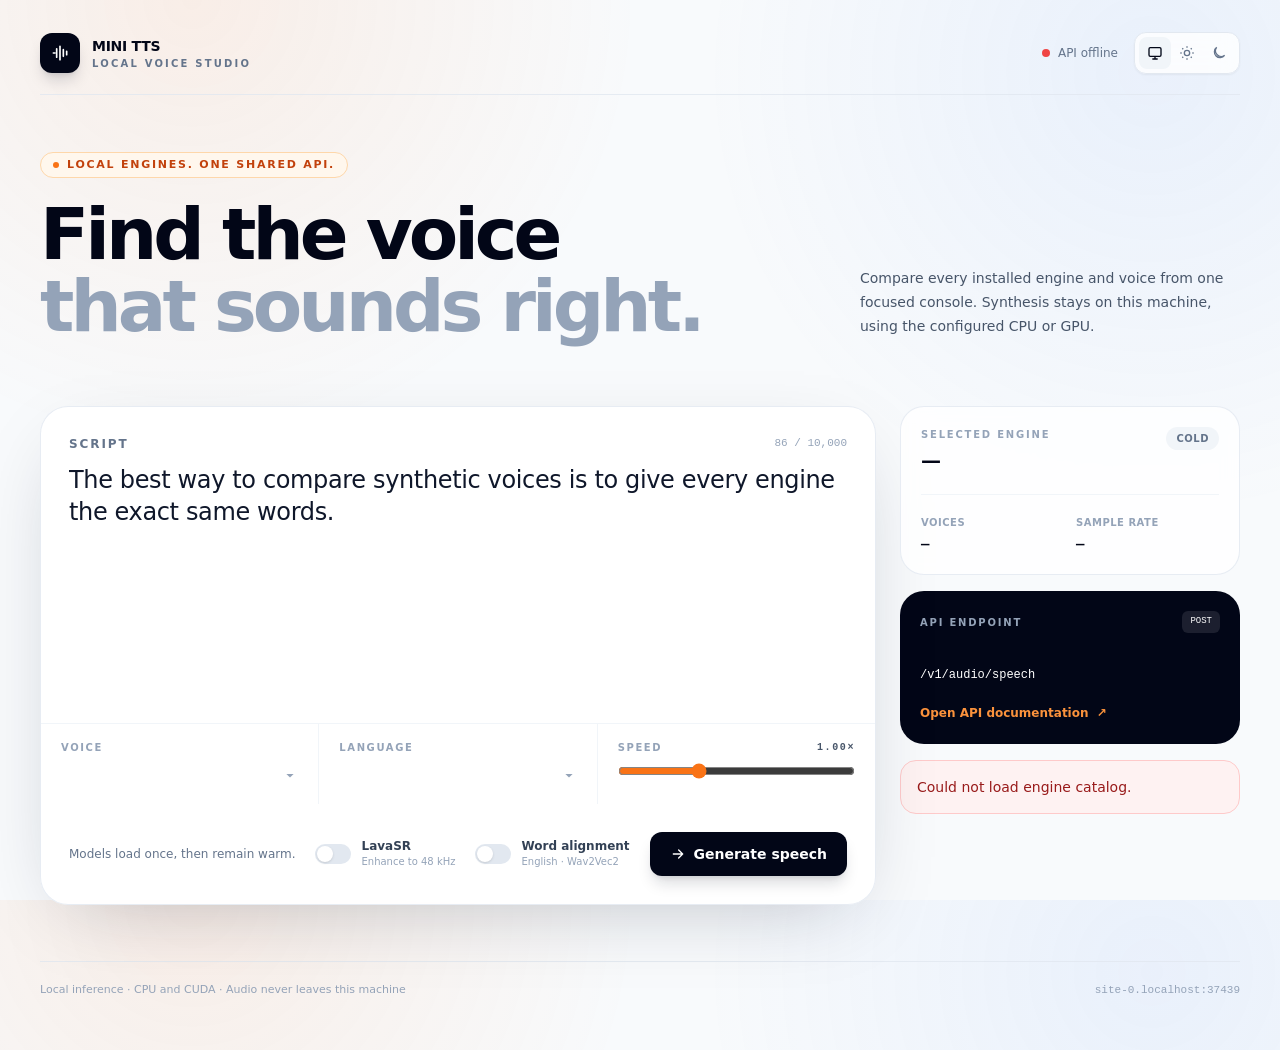
==== static/index.html @ ea37a573 "Add isolated Breeze TTS CUDA runtime and voice design" ====
<!doctype html>
<html lang="en" class="h-full antialiased">
<head>
  <meta charset="utf-8">
  <meta name="viewport" content="width=device-width, initial-scale=1">
  <meta name="color-scheme" content="light dark">
  <title>Mini TTS Studio</title>
  <link rel="stylesheet" href="/static/tailwind.css">
  <style>
    :root { --wave-idle: #cbd5e1; --wave-active: #f97316; }
    .dark { --wave-idle: #334155; --wave-active: #fb923c; }
    body { background-image: radial-gradient(circle at 15% 0%, rgb(249 115 22 / .09), transparent 28rem), radial-gradient(circle at 90% 8%, rgb(59 130 246 / .08), transparent 28rem); }
    .dark body { background-image: radial-gradient(circle at 15% 0%, rgb(249 115 22 / .10), transparent 28rem), radial-gradient(circle at 90% 8%, rgb(59 130 246 / .10), transparent 28rem); }
    select { background-image: none; color-scheme: light; color: #0f172a; }
    select option { background: #fff; color: #0f172a; }
    select optgroup { background: #fff; color: #c2410c; font-weight: 700; }
    select option:checked { background: #fff7ed; color: #c2410c; }
    .dark select { color-scheme: dark; color: #f1f5f9; }
    .dark select option { background: #0f172a; color: #f1f5f9; }
    .dark select optgroup { background: #0f172a; color: #fb923c; }
    .dark select option:checked { background: #1e293b; color: #fb923c; }
    canvas { touch-action: none; }
  </style>
  <script>
    (() => {
      const saved = localStorage.getItem('mini-tts-theme') || 'system';
      const dark = saved === 'dark' || (saved === 'system' && matchMedia('(prefers-color-scheme: dark)').matches);
      document.documentElement.classList.toggle('dark', dark);
      document.documentElement.dataset.theme = saved;
    })();
  </script>
</head>
<body class="min-h-full bg-slate-50 text-slate-950 transition-colors duration-300 dark:bg-[#090d14] dark:text-slate-100">
  <div class="mx-auto flex min-h-screen max-w-[1480px] flex-col px-4 py-5 sm:px-6 lg:px-10 lg:py-8">
    <header class="flex items-center justify-between gap-4 border-b border-slate-200/80 pb-5 dark:border-slate-800">
      <a href="/" class="group flex items-center gap-3" aria-label="Mini TTS home">
        <span class="grid size-10 place-items-center rounded-xl bg-slate-950 text-white shadow-lg shadow-slate-900/15 transition-transform group-hover:-rotate-3 dark:bg-white dark:text-slate-950">
          <svg viewBox="0 0 24 24" class="size-5" fill="none" stroke="currentColor" stroke-width="2" aria-hidden="true"><path d="M4 12h2m2-5v10m4-13v16m4-12v8m4-6v4" stroke-linecap="round"/></svg>
        </span>
        <div>
          <p class="text-sm font-black tracking-[-0.02em]">MINI TTS</p>
          <p class="text-[10px] font-semibold uppercase tracking-[0.22em] text-slate-500 dark:text-slate-400">Local voice studio</p>
        </div>
      </a>

      <div class="flex items-center gap-2 sm:gap-4">
        <div class="hidden items-center gap-2 text-xs font-medium text-slate-500 sm:flex dark:text-slate-400">
          <span id="health-dot" class="size-2 rounded-full bg-slate-300 dark:bg-slate-700"></span>
          <span id="health-label">Connecting</span>
        </div>
        <div class="flex rounded-xl border border-slate-200 bg-white/80 p-1 shadow-sm backdrop-blur dark:border-slate-700 dark:bg-slate-900/80" aria-label="Color theme">
          <button type="button" data-theme-choice="system" class="theme-button rounded-lg p-2 text-slate-500 transition hover:text-slate-950 dark:text-slate-400 dark:hover:text-white" title="Use system theme" aria-label="Use system theme">
            <svg viewBox="0 0 24 24" class="size-4" fill="none" stroke="currentColor" stroke-width="2"><rect x="3" y="4" width="18" height="13" rx="2"/><path d="M8 21h8m-4-4v4"/></svg>
          </button>
          <button type="button" data-theme-choice="light" class="theme-button rounded-lg p-2 text-slate-500 transition hover:text-slate-950 dark:text-slate-400 dark:hover:text-white" title="Light theme" aria-label="Use light theme">
            <svg viewBox="0 0 24 24" class="size-4" fill="none" stroke="currentColor" stroke-width="2"><circle cx="12" cy="12" r="4"/><path d="M12 2v2m0 16v2M4.93 4.93l1.42 1.42m11.3 11.3 1.42 1.42M2 12h2m16 0h2M4.93 19.07l1.42-1.42m11.3-11.3 1.42-1.42"/></svg>
          </button>
          <button type="button" data-theme-choice="dark" class="theme-button rounded-lg p-2 text-slate-500 transition hover:text-slate-950 dark:text-slate-400 dark:hover:text-white" title="Dark theme" aria-label="Use dark theme">
            <svg viewBox="0 0 24 24" class="size-4" fill="none" stroke="currentColor" stroke-width="2"><path d="M20.4 15.5A8.5 8.5 0 0 1 8.5 3.6 8.5 8.5 0 1 0 20.4 15.5Z"/></svg>
          </button>
        </div>
      </div>
    </header>

    <main class="flex-1 py-10 lg:py-14">
      <section class="mb-10 grid gap-8 lg:grid-cols-[minmax(0,1fr)_380px] lg:items-end">
        <div>
          <div class="mb-5 inline-flex items-center gap-2 rounded-full border border-orange-200 bg-orange-50 px-3 py-1 text-[11px] font-bold uppercase tracking-[0.16em] text-orange-700 dark:border-orange-900/70 dark:bg-orange-950/40 dark:text-orange-300">
            <span class="size-1.5 rounded-full bg-orange-500"></span>
            Local engines. One shared API.
          </div>
          <h1 class="max-w-4xl text-4xl font-black leading-[0.98] tracking-[-0.055em] sm:text-6xl lg:text-7xl">Find the voice<br><span class="text-slate-400 dark:text-slate-600">that sounds right.</span></h1>
        </div>
        <p class="max-w-md text-sm leading-6 text-slate-600 lg:pb-1 dark:text-slate-400">Compare every installed engine and voice from one focused console. Synthesis stays on this machine, using the configured CPU or GPU.</p>
      </section>

      <section id="engine-grid" class="mb-6 grid grid-cols-2 gap-2.5 sm:grid-cols-3 lg:grid-cols-6" aria-label="TTS engines"></section>

      <div class="grid gap-6 lg:grid-cols-[minmax(0,1fr)_340px]">
        <section class="overflow-hidden rounded-[28px] border border-slate-200/80 bg-white/90 shadow-soft backdrop-blur dark:border-slate-800 dark:bg-slate-900/85">
          <form id="speech-form">
            <div class="border-b border-slate-100 p-5 sm:p-7 dark:border-slate-800">
              <div class="mb-3 flex items-center justify-between gap-4">
                <label for="speech-text" class="text-xs font-bold uppercase tracking-[0.16em] text-slate-500 dark:text-slate-400">Script</label>
                <span id="char-count" class="font-mono text-[11px] text-slate-400">0 / 10,000</span>
              </div>
              <textarea id="speech-text" rows="7" maxlength="10000" required class="w-full resize-none bg-transparent text-xl font-medium leading-relaxed tracking-[-0.015em] text-slate-900 outline-none placeholder:text-slate-300 sm:text-2xl dark:text-white dark:placeholder:text-slate-700" placeholder="Type something worth hearing…">The best way to compare synthetic voices is to give every engine the exact same words.</textarea>
            </div>

            <div class="grid gap-px bg-slate-100 sm:grid-cols-3 dark:bg-slate-800">
              <label id="voice-label" for="voice-select" class="relative block bg-white px-5 py-4 transition-colors hover:bg-slate-50 focus-within:z-10 focus-within:bg-orange-50 focus-within:ring-2 focus-within:ring-inset focus-within:ring-orange-500 dark:bg-slate-900 dark:hover:bg-slate-800 dark:focus-within:bg-slate-800">
                <span class="mb-1.5 flex items-center gap-2 text-[10px] font-bold uppercase tracking-[0.16em] text-slate-400">
                  <span>Voice</span>
                  <span id="narration-badge" class="hidden rounded-full bg-orange-100 px-2 py-0.5 text-[8px] tracking-[0.12em] text-orange-700 dark:bg-orange-950/60 dark:text-orange-300">Narration pick</span>
                </span>
                <select id="voice-select" class="w-full appearance-none bg-transparent pr-6 text-sm font-semibold outline-none"></select>
                <input id="voice-description" hidden maxlength="1000" aria-label="Voice description" placeholder="Describe a voice (optional)" class="w-full bg-transparent text-sm font-semibold outline-none">
                <svg id="voice-chevron" viewBox="0 0 20 20" class="pointer-events-none absolute bottom-5 right-5 size-4 text-slate-400" fill="currentColor"><path d="m5.5 7.5 4.5 4.5 4.5-4.5"/></svg>
              </label>
              <label class="relative block bg-white px-5 py-4 transition-colors hover:bg-slate-50 focus-within:z-10 focus-within:bg-orange-50 focus-within:ring-2 focus-within:ring-inset focus-within:ring-orange-500 dark:bg-slate-900 dark:hover:bg-slate-800 dark:focus-within:bg-slate-800">
                <span class="mb-1.5 block text-[10px] font-bold uppercase tracking-[0.16em] text-slate-400">Language</span>
                <select id="language-select" class="w-full appearance-none bg-transparent pr-6 text-sm font-semibold outline-none"></select>
                <svg viewBox="0 0 20 20" class="pointer-events-none absolute bottom-5 right-5 size-4 text-slate-400" fill="currentColor"><path d="m5.5 7.5 4.5 4.5 4.5-4.5"/></svg>
              </label>
              <label class="block bg-white px-5 py-4 dark:bg-slate-900">
                <span class="mb-1.5 flex items-center justify-between text-[10px] font-bold uppercase tracking-[0.16em] text-slate-400"><span>Speed</span><span id="speed-value" class="font-mono text-slate-600 dark:text-slate-300">1.00×</span></span>
                <input id="speed-input" type="range" min="0.5" max="2" step="0.05" value="1" class="h-5 w-full accent-orange-500">
              </label>
            </div>

            <div class="flex flex-col gap-4 p-5 sm:flex-row sm:items-center sm:justify-between sm:p-7">
              <div class="flex flex-col gap-3 sm:flex-row sm:items-center sm:gap-5">
                <p id="form-note" class="text-xs text-slate-500 dark:text-slate-400">Models load once, then remain warm.</p>
                <label class="inline-flex cursor-pointer items-center gap-2.5" title="Post-process generated speech with LavaSR">
                  <input id="lava-sr-input" type="checkbox" class="peer sr-only">
                  <span class="relative h-5 w-9 shrink-0 rounded-full bg-slate-200 transition after:absolute after:left-0.5 after:top-0.5 after:size-4 after:rounded-full after:bg-white after:shadow after:transition-transform peer-checked:bg-orange-500 peer-checked:after:translate-x-4 peer-focus-visible:ring-2 peer-focus-visible:ring-orange-500 peer-focus-visible:ring-offset-2 dark:bg-slate-700 dark:peer-focus-visible:ring-offset-slate-900"></span>
                  <span>
                    <span class="block text-xs font-bold text-slate-700 dark:text-slate-200">LavaSR</span>
                    <span class="block text-[10px] text-slate-400">Enhance to 48 kHz</span>
                  </span>
                </label>
                <label id="force-align-label" class="inline-flex cursor-pointer items-center gap-2.5" title="Generate English word timestamps with Wav2Vec2">
                  <input id="force-align-input" type="checkbox" class="peer sr-only">
                  <span class="relative h-5 w-9 shrink-0 rounded-full bg-slate-200 transition after:absolute after:left-0.5 after:top-0.5 after:size-4 after:rounded-full after:bg-white after:shadow after:transition-transform peer-checked:bg-orange-500 peer-checked:after:translate-x-4 peer-focus-visible:ring-2 peer-focus-visible:ring-orange-500 peer-focus-visible:ring-offset-2 peer-disabled:cursor-not-allowed peer-disabled:opacity-40 dark:bg-slate-700 dark:peer-focus-visible:ring-offset-slate-900"></span>
                  <span>
                    <span class="block text-xs font-bold text-slate-700 dark:text-slate-200">Word alignment</span>
                    <span class="block text-[10px] text-slate-400">English · Wav2Vec2</span>
                  </span>
                </label>
              </div>
              <button id="generate-button" type="submit" class="inline-flex min-w-44 items-center justify-center gap-2 rounded-xl bg-slate-950 px-5 py-3 text-sm font-bold text-white shadow-lg shadow-slate-900/15 transition hover:-translate-y-0.5 hover:bg-orange-600 disabled:cursor-wait disabled:opacity-60 disabled:hover:translate-y-0 dark:bg-white dark:text-slate-950 dark:hover:bg-orange-400">
                <svg id="generate-icon" viewBox="0 0 24 24" class="size-4" fill="none" stroke="currentColor" stroke-width="2"><path d="M5 12h14M13 6l6 6-6 6" stroke-linecap="round" stroke-linejoin="round"/></svg>
                <span id="generate-label">Generate speech</span>
              </button>
            </div>
          </form>

          <div id="result-panel" class="hidden border-t border-slate-200 bg-slate-50/80 p-5 sm:p-7 dark:border-slate-800 dark:bg-slate-950/45">
            <div class="mb-5 flex items-center justify-between gap-4">
              <div>
                <p class="text-[10px] font-bold uppercase tracking-[0.18em] text-orange-600 dark:text-orange-400">Latest render</p>
                <h2 id="result-title" class="mt-1 text-base font-bold">Kokoro · af_heart</h2>
                <p id="result-enhancement" class="mt-1 hidden text-[10px] font-bold uppercase tracking-[0.14em] text-emerald-600 dark:text-emerald-400">LavaSR enhanced · 48 kHz</p>
                <p id="result-alignment" class="mt-1 hidden text-[10px] font-bold uppercase tracking-[0.14em] text-sky-600 dark:text-sky-400">Word-aligned · English</p>
                <p id="result-timings" class="mt-2 font-mono text-[11px] text-slate-500 dark:text-slate-400" aria-live="polite"></p>
              </div>
              <a id="download-link" download="speech.wav" class="rounded-lg border border-slate-200 bg-white p-2.5 text-slate-500 transition hover:border-slate-300 hover:text-slate-950 dark:border-slate-700 dark:bg-slate-900 dark:text-slate-400 dark:hover:text-white" aria-label="Download audio" title="Download WAV">
                <svg viewBox="0 0 24 24" class="size-4" fill="none" stroke="currentColor" stroke-width="2"><path d="M12 3v12m0 0 4-4m-4 4-4-4M5 21h14" stroke-linecap="round" stroke-linejoin="round"/></svg>
              </a>
            </div>
            <div class="flex items-center gap-4 rounded-2xl border border-slate-200 bg-white p-3 sm:p-4 dark:border-slate-800 dark:bg-slate-900">
              <button id="play-button" type="button" class="grid size-11 shrink-0 place-items-center rounded-full bg-orange-500 text-white shadow-lg shadow-orange-500/20 transition hover:scale-105 hover:bg-orange-600" aria-label="Play audio">
                <svg id="play-icon" viewBox="0 0 24 24" class="size-5 translate-x-px" fill="currentColor"><path d="m8 5 11 7-11 7V5Z"/></svg>
              </button>
              <div class="min-w-0 flex-1">
                <canvas id="waveform" class="h-20 w-full cursor-pointer" height="80" aria-label="Audio waveform; click to seek" role="slider" tabindex="0"></canvas>
                <div class="mt-1 flex justify-between font-mono text-[10px] text-slate-400"><span id="current-time">0:00</span><span id="total-time">0:00</span></div>
              </div>
            </div>
            <section id="alignment-panel" class="mt-4 hidden rounded-2xl border border-slate-200 bg-white p-4 dark:border-slate-800 dark:bg-slate-900">
              <div class="mb-3 flex items-center justify-between gap-3">
                <h3 class="text-xs font-bold uppercase tracking-[0.14em] text-slate-500 dark:text-slate-400">Word timestamps</h3>
                <span class="text-[10px] text-slate-400">Select a word to seek</span>
              </div>
              <div id="alignment-words" class="flex flex-wrap gap-2"></div>
            </section>
            <audio id="audio-player" preload="metadata"></audio>
          </div>
        </section>

        <aside class="flex flex-col gap-4">
          <section class="rounded-[24px] border border-slate-200/80 bg-white/80 p-5 backdrop-blur dark:border-slate-800 dark:bg-slate-900/70">
            <div class="mb-4 flex items-start justify-between gap-3">
              <div>
                <p class="text-[10px] font-bold uppercase tracking-[0.18em] text-slate-400">Selected engine</p>
                <h2 id="engine-name" class="mt-1 text-xl font-black tracking-[-0.03em]">—</h2>
              </div>
              <span id="loaded-badge" class="rounded-full bg-slate-100 px-2.5 py-1 text-[10px] font-bold uppercase tracking-wider text-slate-500 dark:bg-slate-800 dark:text-slate-400">Cold</span>
            </div>
            <p id="engine-summary" class="text-sm leading-6 text-slate-600 dark:text-slate-400"></p>
            <dl class="mt-5 grid grid-cols-2 gap-3 border-t border-slate-100 pt-5 dark:border-slate-800">
              <div><dt class="text-[10px] font-bold uppercase tracking-wider text-slate-400">Voices</dt><dd id="voice-count" class="mt-1 font-mono text-sm font-bold">—</dd></div>
              <div><dt class="text-[10px] font-bold uppercase tracking-wider text-slate-400">Sample rate</dt><dd id="sample-rate" class="mt-1 font-mono text-sm font-bold">—</dd></div>
            </dl>
          </section>

          <section class="rounded-[24px] bg-slate-950 p-5 text-white dark:bg-white dark:text-slate-950">
            <div class="mb-8 flex items-center justify-between">
              <span class="text-[10px] font-bold uppercase tracking-[0.18em] text-slate-400">API endpoint</span>
              <span class="rounded-md bg-white/10 px-2 py-1 font-mono text-[9px] dark:bg-slate-950/10">POST</span>
            </div>
            <code class="block break-all font-mono text-xs leading-5">/v1/audio/speech</code>
            <a href="/docs" class="mt-5 inline-flex items-center gap-2 text-xs font-bold text-orange-400 transition hover:text-orange-300 dark:text-orange-600 dark:hover:text-orange-500">Open API documentation <span aria-hidden="true">↗</span></a>
          </section>

          <div id="error-panel" class="hidden rounded-2xl border border-red-200 bg-red-50 p-4 text-sm text-red-800 dark:border-red-900/70 dark:bg-red-950/30 dark:text-red-300" role="alert"></div>
        </aside>
      </div>
    </main>

    <footer class="flex flex-col gap-2 border-t border-slate-200/80 py-5 text-[11px] text-slate-400 sm:flex-row sm:items-center sm:justify-between dark:border-slate-800">
      <p>Local inference · CPU and CUDA · Audio never leaves this machine</p>
      <p id="server-address" class="font-mono"></p>
    </footer>
  </div>

  <script src="/static/app.js"></script>
</body>
</html>
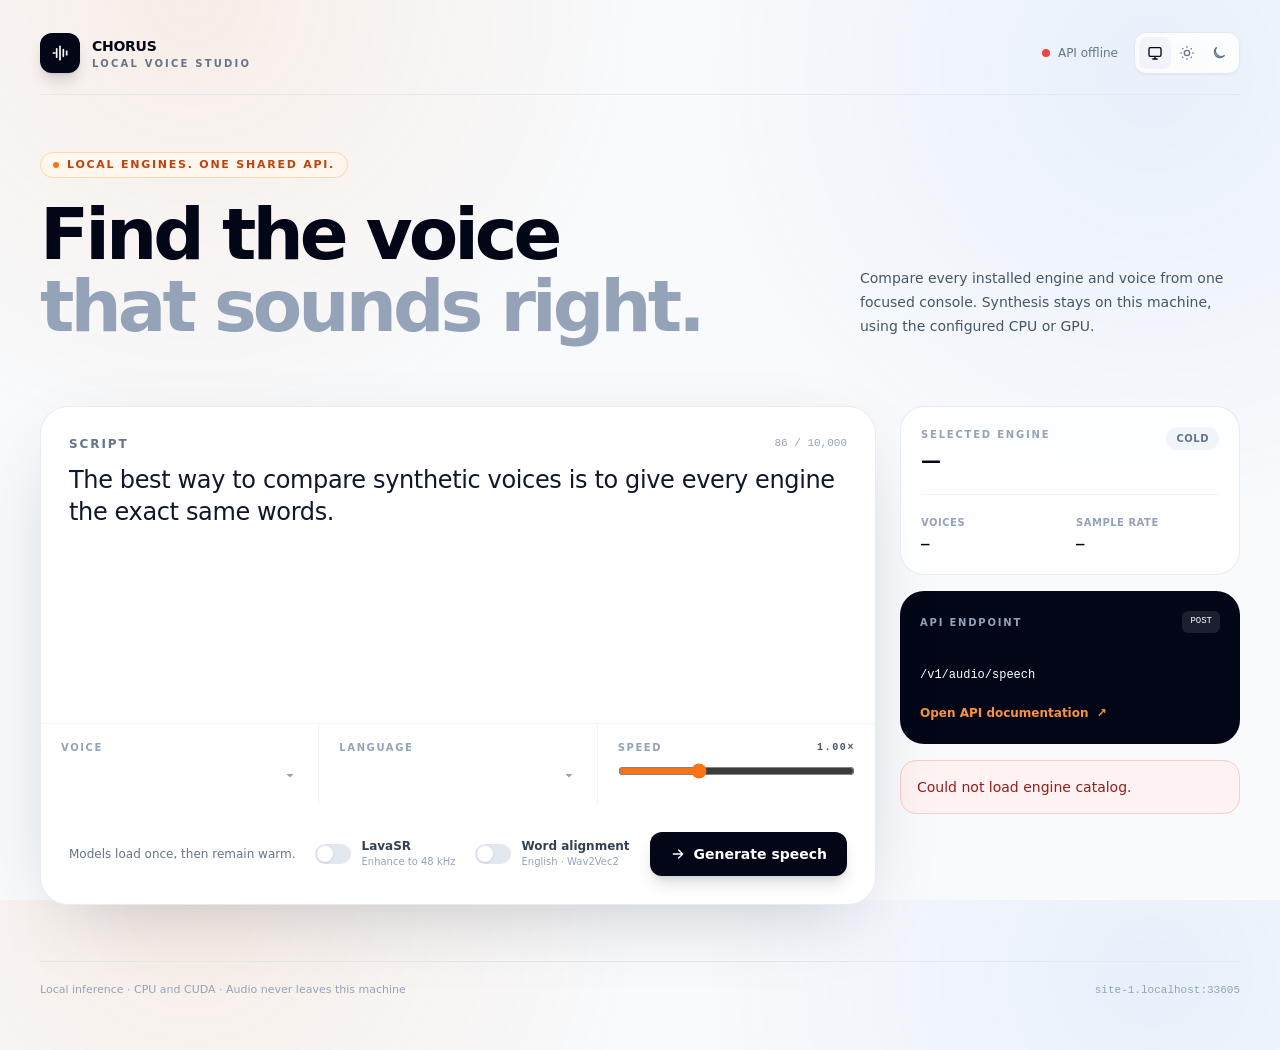
==== commit d3f12256: "Rename project to Chorus" ====
--- a/static/index.html
+++ b/static/index.html
@@ -4,7 +4,7 @@
   <meta charset="utf-8">
   <meta name="viewport" content="width=device-width, initial-scale=1">
   <meta name="color-scheme" content="light dark">
-  <title>Mini TTS Studio</title>
+  <title>Chorus Studio</title>
   <link rel="stylesheet" href="/static/tailwind.css">
   <style>
     :root { --wave-idle: #cbd5e1; --wave-active: #f97316; }
@@ -23,7 +23,7 @@
   </style>
   <script>
     (() => {
-      const saved = localStorage.getItem('mini-tts-theme') || 'system';
+      const saved = localStorage.getItem('chorus-theme') || 'system';
       const dark = saved === 'dark' || (saved === 'system' && matchMedia('(prefers-color-scheme: dark)').matches);
       document.documentElement.classList.toggle('dark', dark);
       document.documentElement.dataset.theme = saved;
@@ -33,12 +33,12 @@
 <body class="min-h-full bg-slate-50 text-slate-950 transition-colors duration-300 dark:bg-[#090d14] dark:text-slate-100">
   <div class="mx-auto flex min-h-screen max-w-[1480px] flex-col px-4 py-5 sm:px-6 lg:px-10 lg:py-8">
     <header class="flex items-center justify-between gap-4 border-b border-slate-200/80 pb-5 dark:border-slate-800">
-      <a href="/" class="group flex items-center gap-3" aria-label="Mini TTS home">
+      <a href="/" class="group flex items-center gap-3" aria-label="Chorus home">
         <span class="grid size-10 place-items-center rounded-xl bg-slate-950 text-white shadow-lg shadow-slate-900/15 transition-transform group-hover:-rotate-3 dark:bg-white dark:text-slate-950">
           <svg viewBox="0 0 24 24" class="size-5" fill="none" stroke="currentColor" stroke-width="2" aria-hidden="true"><path d="M4 12h2m2-5v10m4-13v16m4-12v8m4-6v4" stroke-linecap="round"/></svg>
         </span>
         <div>
-          <p class="text-sm font-black tracking-[-0.02em]">MINI TTS</p>
+          <p class="text-sm font-black tracking-[-0.02em]">CHORUS</p>
           <p class="text-[10px] font-semibold uppercase tracking-[0.22em] text-slate-500 dark:text-slate-400">Local voice studio</p>
         </div>
       </a>
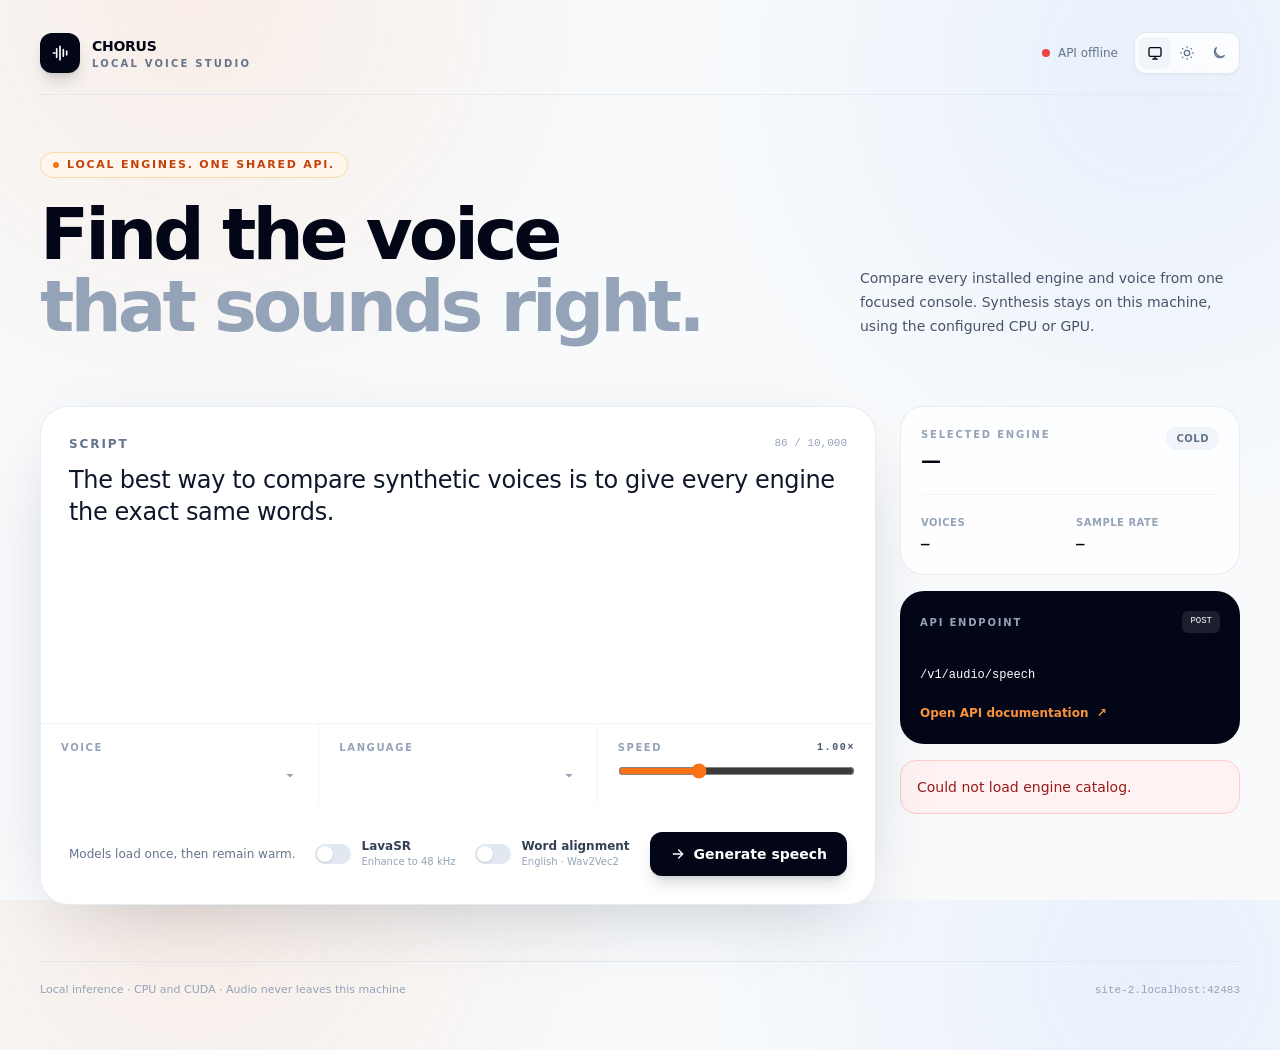
==== commit 55b1342a: "Add local Fish Audio S2-Pro speech synthesis" ====
--- a/static/index.html
+++ b/static/index.html
@@ -90,7 +90,7 @@
             <div class="grid gap-px bg-slate-100 sm:grid-cols-3 dark:bg-slate-800">
               <label id="voice-label" for="voice-select" class="relative block bg-white px-5 py-4 transition-colors hover:bg-slate-50 focus-within:z-10 focus-within:bg-orange-50 focus-within:ring-2 focus-within:ring-inset focus-within:ring-orange-500 dark:bg-slate-900 dark:hover:bg-slate-800 dark:focus-within:bg-slate-800">
                 <span class="mb-1.5 flex items-center gap-2 text-[10px] font-bold uppercase tracking-[0.16em] text-slate-400">
-                  <span>Voice</span>
+                  <span id="voice-title">Voice</span>
                   <span id="narration-badge" class="hidden rounded-full bg-orange-100 px-2 py-0.5 text-[8px] tracking-[0.12em] text-orange-700 dark:bg-orange-950/60 dark:text-orange-300">Narration pick</span>
                 </span>
                 <select id="voice-select" class="w-full appearance-none bg-transparent pr-6 text-sm font-semibold outline-none"></select>
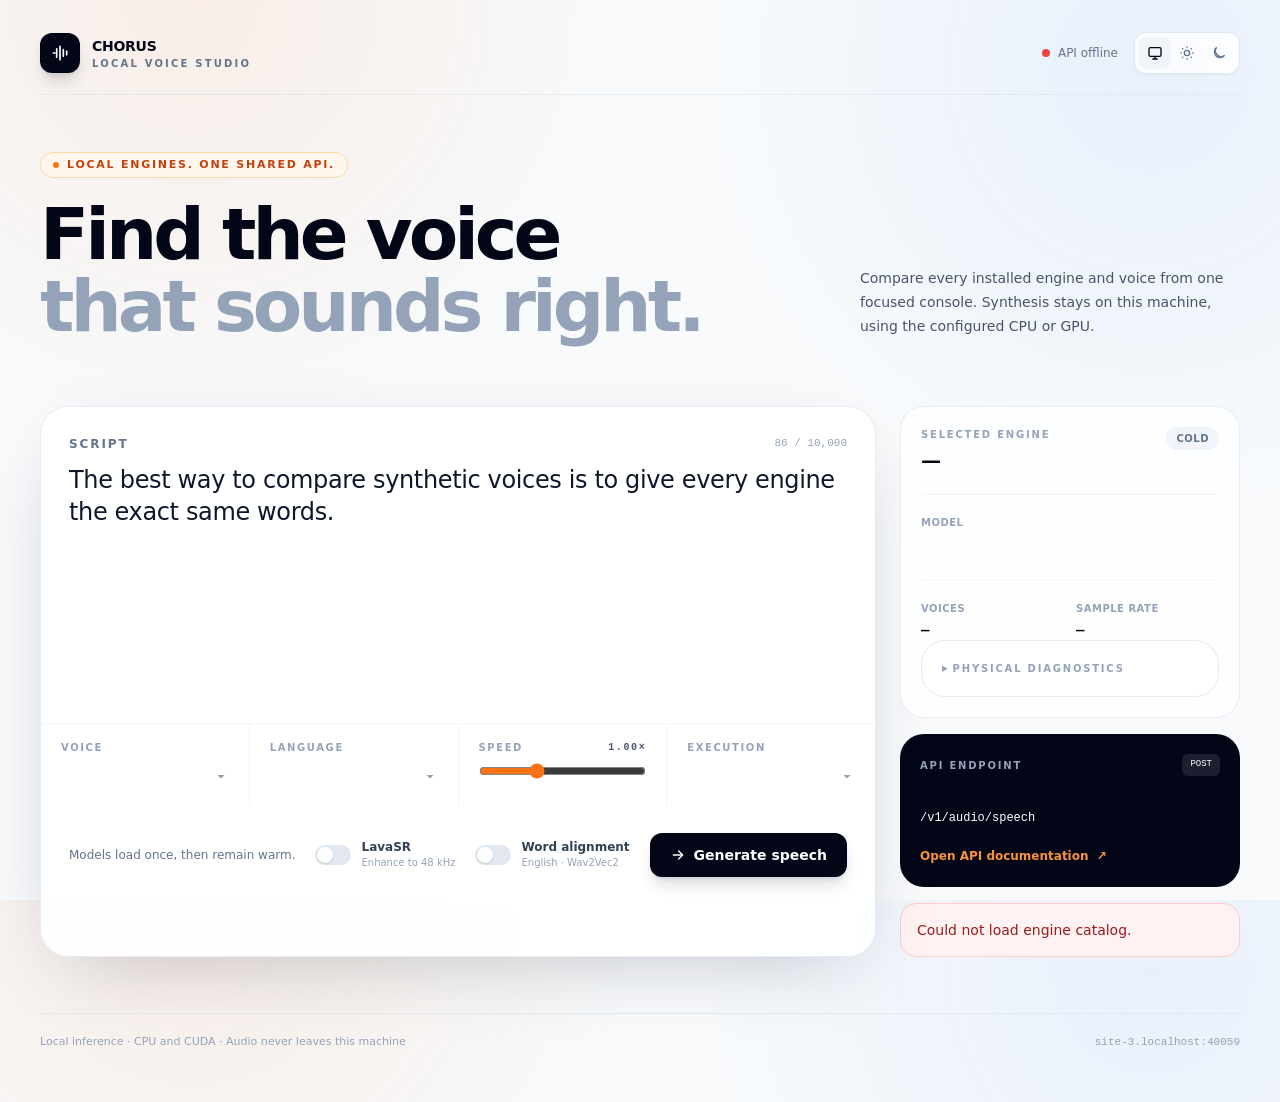
==== commit ee4e0e81: "Add model execution channels and bounded GPU scheduling" ====
--- a/static/index.html
+++ b/static/index.html
@@ -87,7 +87,7 @@
               <textarea id="speech-text" rows="7" maxlength="10000" required class="w-full resize-none bg-transparent text-xl font-medium leading-relaxed tracking-[-0.015em] text-slate-900 outline-none placeholder:text-slate-300 sm:text-2xl dark:text-white dark:placeholder:text-slate-700" placeholder="Type something worth hearing…">The best way to compare synthetic voices is to give every engine the exact same words.</textarea>
             </div>
 
-            <div class="grid gap-px bg-slate-100 sm:grid-cols-3 dark:bg-slate-800">
+            <div class="grid gap-px bg-slate-100 sm:grid-cols-4 dark:bg-slate-800">
               <label id="voice-label" for="voice-select" class="relative block bg-white px-5 py-4 transition-colors hover:bg-slate-50 focus-within:z-10 focus-within:bg-orange-50 focus-within:ring-2 focus-within:ring-inset focus-within:ring-orange-500 dark:bg-slate-900 dark:hover:bg-slate-800 dark:focus-within:bg-slate-800">
                 <span class="mb-1.5 flex items-center gap-2 text-[10px] font-bold uppercase tracking-[0.16em] text-slate-400">
                   <span id="voice-title">Voice</span>
@@ -105,6 +105,12 @@
               <label class="block bg-white px-5 py-4 dark:bg-slate-900">
                 <span class="mb-1.5 flex items-center justify-between text-[10px] font-bold uppercase tracking-[0.16em] text-slate-400"><span>Speed</span><span id="speed-value" class="font-mono text-slate-600 dark:text-slate-300">1.00×</span></span>
                 <input id="speed-input" type="range" min="0.5" max="2" step="0.05" value="1" class="h-5 w-full accent-orange-500">
+              </label>
+              <label class="relative block bg-white px-5 py-4 transition-colors hover:bg-slate-50 focus-within:z-10 focus-within:bg-orange-50 focus-within:ring-2 focus-within:ring-inset focus-within:ring-orange-500 dark:bg-slate-900 dark:hover:bg-slate-800 dark:focus-within:bg-slate-800">
+                <span class="mb-1.5 flex items-center justify-between text-[10px] font-bold uppercase tracking-[0.16em] text-slate-400"><span>Execution</span><span id="channel-default" class="font-mono text-orange-600 dark:text-orange-400"></span></span>
+                <select id="channel-select" class="w-full appearance-none bg-transparent pr-6 text-sm font-semibold outline-none"></select>
+                <p id="channel-status" class="mt-1 text-[10px] text-slate-400" aria-live="polite"></p>
+                <svg viewBox="0 0 20 20" class="pointer-events-none absolute bottom-5 right-5 size-4 text-slate-400" fill="currentColor"><path d="m5.5 7.5 4.5 4.5 4.5-4.5"/></svg>
               </label>
             </div>
 
@@ -177,11 +183,24 @@
               </div>
               <span id="loaded-badge" class="rounded-full bg-slate-100 px-2.5 py-1 text-[10px] font-bold uppercase tracking-wider text-slate-500 dark:bg-slate-800 dark:text-slate-400">Cold</span>
             </div>
+            <div id="model-field" class="mt-5 border-t border-slate-100 pt-5 dark:border-slate-800">
+              <label for="model-select" class="mb-1.5 block text-[10px] font-bold uppercase tracking-wider text-slate-400">Model</label>
+              <select id="model-select" class="w-full appearance-none bg-transparent text-sm font-semibold outline-none"></select>
+            </div>
             <p id="engine-summary" class="text-sm leading-6 text-slate-600 dark:text-slate-400"></p>
             <dl class="mt-5 grid grid-cols-2 gap-3 border-t border-slate-100 pt-5 dark:border-slate-800">
               <div><dt class="text-[10px] font-bold uppercase tracking-wider text-slate-400">Voices</dt><dd id="voice-count" class="mt-1 font-mono text-sm font-bold">—</dd></div>
               <div><dt class="text-[10px] font-bold uppercase tracking-wider text-slate-400">Sample rate</dt><dd id="sample-rate" class="mt-1 font-mono text-sm font-bold">—</dd></div>
             </dl>
+          <details class="rounded-[24px] border border-slate-200/80 bg-white/80 p-5 backdrop-blur dark:border-slate-800 dark:bg-slate-900/70">
+            <summary class="cursor-pointer text-[10px] font-bold uppercase tracking-[0.18em] text-slate-400">Physical diagnostics</summary>
+            <div class="mt-4 space-y-3 text-xs">
+              <div><dt class="text-[10px] font-bold uppercase tracking-wider text-slate-400">Devices</dt><dd id="diagnostic-devices" class="mt-1 font-mono text-slate-600 dark:text-slate-300">Loading…</dd></div>
+              <div><dt class="text-[10px] font-bold uppercase tracking-wider text-slate-400">Loaded models</dt><dd id="diagnostic-models" class="mt-1 text-slate-600 dark:text-slate-300">Loading…</dd></div>
+              <div><dt class="text-[10px] font-bold uppercase tracking-wider text-slate-400">VRAM</dt><dd id="diagnostic-vram" class="mt-1 font-mono text-slate-600 dark:text-slate-300">Loading…</dd></div>
+              <div><dt class="text-[10px] font-bold uppercase tracking-wider text-slate-400">Requests</dt><dd id="diagnostic-requests" class="mt-1 font-mono text-slate-600 dark:text-slate-300">Loading…</dd></div>
+            </div>
+          </details>
           </section>
 
           <section class="rounded-[24px] bg-slate-950 p-5 text-white dark:bg-white dark:text-slate-950">
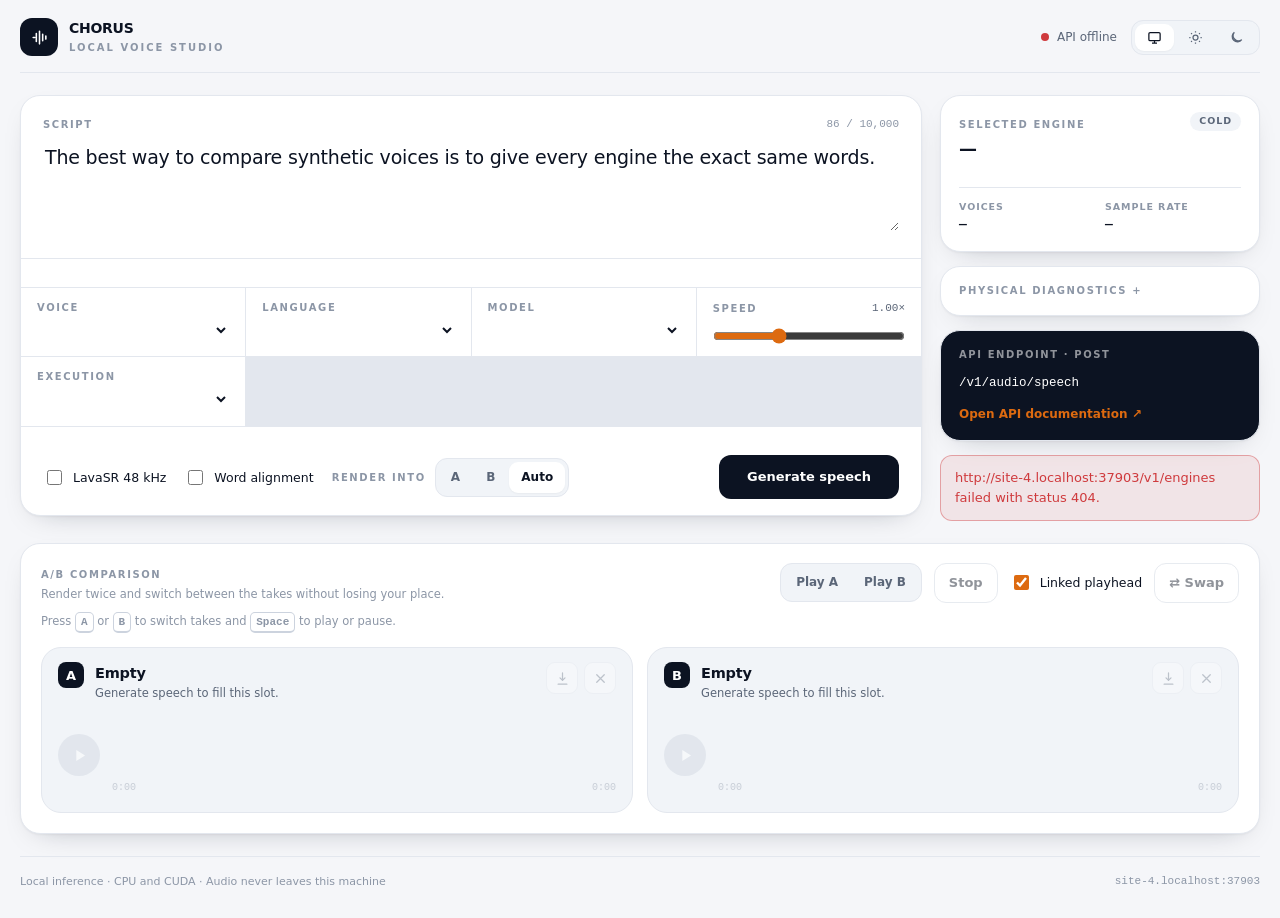
==== commit 0afc859b: "Compare two takes side by side and drop Tailwind The console could only show the newest render, so j" ====
--- a/static/index.html
+++ b/static/index.html
@@ -1,228 +1,214 @@
 <!doctype html>
-<html lang="en" class="h-full antialiased">
+<html lang="en">
 <head>
   <meta charset="utf-8">
   <meta name="viewport" content="width=device-width, initial-scale=1">
   <meta name="color-scheme" content="light dark">
   <title>Chorus Studio</title>
-  <link rel="stylesheet" href="/static/tailwind.css">
-  <style>
-    :root { --wave-idle: #cbd5e1; --wave-active: #f97316; }
-    .dark { --wave-idle: #334155; --wave-active: #fb923c; }
-    body { background-image: radial-gradient(circle at 15% 0%, rgb(249 115 22 / .09), transparent 28rem), radial-gradient(circle at 90% 8%, rgb(59 130 246 / .08), transparent 28rem); }
-    .dark body { background-image: radial-gradient(circle at 15% 0%, rgb(249 115 22 / .10), transparent 28rem), radial-gradient(circle at 90% 8%, rgb(59 130 246 / .10), transparent 28rem); }
-    select { background-image: none; color-scheme: light; color: #0f172a; }
-    select option { background: #fff; color: #0f172a; }
-    select optgroup { background: #fff; color: #c2410c; font-weight: 700; }
-    select option:checked { background: #fff7ed; color: #c2410c; }
-    .dark select { color-scheme: dark; color: #f1f5f9; }
-    .dark select option { background: #0f172a; color: #f1f5f9; }
-    .dark select optgroup { background: #0f172a; color: #fb923c; }
-    .dark select option:checked { background: #1e293b; color: #fb923c; }
-    canvas { touch-action: none; }
-  </style>
+  <link rel="stylesheet" href="/static/app.css">
   <script>
     (() => {
       const saved = localStorage.getItem('chorus-theme') || 'system';
+      document.documentElement.dataset.theme = saved;
       const dark = saved === 'dark' || (saved === 'system' && matchMedia('(prefers-color-scheme: dark)').matches);
       document.documentElement.classList.toggle('dark', dark);
-      document.documentElement.dataset.theme = saved;
     })();
   </script>
 </head>
-<body class="min-h-full bg-slate-50 text-slate-950 transition-colors duration-300 dark:bg-[#090d14] dark:text-slate-100">
-  <div class="mx-auto flex min-h-screen max-w-[1480px] flex-col px-4 py-5 sm:px-6 lg:px-10 lg:py-8">
-    <header class="flex items-center justify-between gap-4 border-b border-slate-200/80 pb-5 dark:border-slate-800">
-      <a href="/" class="group flex items-center gap-3" aria-label="Chorus home">
-        <span class="grid size-10 place-items-center rounded-xl bg-slate-950 text-white shadow-lg shadow-slate-900/15 transition-transform group-hover:-rotate-3 dark:bg-white dark:text-slate-950">
-          <svg viewBox="0 0 24 24" class="size-5" fill="none" stroke="currentColor" stroke-width="2" aria-hidden="true"><path d="M4 12h2m2-5v10m4-13v16m4-12v8m4-6v4" stroke-linecap="round"/></svg>
+<body>
+  <div class="shell">
+    <header class="masthead">
+      <a class="brand" href="/">
+        <span class="brand__mark">
+          <svg viewBox="0 0 24 24" width="19" height="19" fill="none" stroke="currentColor" stroke-width="2" stroke-linecap="round" aria-hidden="true"><path d="M4 12h2m2-5v10m4-13v16m4-12v8m4-6v4"/></svg>
         </span>
-        <div>
-          <p class="text-sm font-black tracking-[-0.02em]">CHORUS</p>
-          <p class="text-[10px] font-semibold uppercase tracking-[0.22em] text-slate-500 dark:text-slate-400">Local voice studio</p>
-        </div>
+        <span>
+          <span class="brand__name">CHORUS</span>
+          <span class="brand__tag">Local voice studio</span>
+        </span>
       </a>
-
-      <div class="flex items-center gap-2 sm:gap-4">
-        <div class="hidden items-center gap-2 text-xs font-medium text-slate-500 sm:flex dark:text-slate-400">
-          <span id="health-dot" class="size-2 rounded-full bg-slate-300 dark:bg-slate-700"></span>
-          <span id="health-label">Connecting</span>
-        </div>
-        <div class="flex rounded-xl border border-slate-200 bg-white/80 p-1 shadow-sm backdrop-blur dark:border-slate-700 dark:bg-slate-900/80" aria-label="Color theme">
-          <button type="button" data-theme-choice="system" class="theme-button rounded-lg p-2 text-slate-500 transition hover:text-slate-950 dark:text-slate-400 dark:hover:text-white" title="Use system theme" aria-label="Use system theme">
-            <svg viewBox="0 0 24 24" class="size-4" fill="none" stroke="currentColor" stroke-width="2"><rect x="3" y="4" width="18" height="13" rx="2"/><path d="M8 21h8m-4-4v4"/></svg>
-          </button>
-          <button type="button" data-theme-choice="light" class="theme-button rounded-lg p-2 text-slate-500 transition hover:text-slate-950 dark:text-slate-400 dark:hover:text-white" title="Light theme" aria-label="Use light theme">
-            <svg viewBox="0 0 24 24" class="size-4" fill="none" stroke="currentColor" stroke-width="2"><circle cx="12" cy="12" r="4"/><path d="M12 2v2m0 16v2M4.93 4.93l1.42 1.42m11.3 11.3 1.42 1.42M2 12h2m16 0h2M4.93 19.07l1.42-1.42m11.3-11.3 1.42-1.42"/></svg>
-          </button>
-          <button type="button" data-theme-choice="dark" class="theme-button rounded-lg p-2 text-slate-500 transition hover:text-slate-950 dark:text-slate-400 dark:hover:text-white" title="Dark theme" aria-label="Use dark theme">
-            <svg viewBox="0 0 24 24" class="size-4" fill="none" stroke="currentColor" stroke-width="2"><path d="M20.4 15.5A8.5 8.5 0 0 1 8.5 3.6 8.5 8.5 0 1 0 20.4 15.5Z"/></svg>
+      <div class="masthead__right">
+        <p class="status"><span id="health-dot" class="dot"></span><span id="health-label">Connecting</span></p>
+        <div class="seg" id="theme-switch" role="group" aria-label="Color theme">
+          <button type="button" data-theme-choice="system" title="Match the system theme" aria-label="Match the system theme">
+            <svg viewBox="0 0 24 24" width="15" height="15" fill="none" stroke="currentColor" stroke-width="2"><rect x="3" y="4" width="18" height="13" rx="2"/><path d="M8 21h8m-4-4v4"/></svg>
+          </button>
+          <button type="button" data-theme-choice="light" title="Light theme" aria-label="Use the light theme">
+            <svg viewBox="0 0 24 24" width="15" height="15" fill="none" stroke="currentColor" stroke-width="2"><circle cx="12" cy="12" r="4"/><path d="M12 2v2m0 16v2M4.93 4.93l1.42 1.42m11.3 11.3 1.42 1.42M2 12h2m16 0h2M4.93 19.07l1.42-1.42m11.3-11.3 1.42-1.42"/></svg>
+          </button>
+          <button type="button" data-theme-choice="dark" title="Dark theme" aria-label="Use the dark theme">
+            <svg viewBox="0 0 24 24" width="15" height="15" fill="none" stroke="currentColor" stroke-width="2"><path d="M20.4 15.5A8.5 8.5 0 0 1 8.5 3.6 8.5 8.5 0 1 0 20.4 15.5Z"/></svg>
           </button>
         </div>
       </div>
     </header>
 
-    <main class="flex-1 py-10 lg:py-14">
-      <section class="mb-10 grid gap-8 lg:grid-cols-[minmax(0,1fr)_380px] lg:items-end">
+    <main class="columns">
+      <form class="card" id="composer">
+        <div class="composer__script">
+          <header>
+            <label class="eyebrow" for="speech-text">Script</label>
+            <span class="counter" id="char-count">0 / 10,000</span>
+          </header>
+          <textarea id="speech-text" rows="3" maxlength="10000" required
+            placeholder="Type something worth hearing…">The best way to compare synthetic voices is to give every engine the exact same words.</textarea>
+        </div>
+
+        <div class="chips" id="engine-chips" role="group" aria-label="Engine"></div>
+
+        <div class="fields">
+          <label class="field" id="voice-field" for="voice-select">
+            <span class="field__head"><span class="eyebrow" id="voice-title">Voice</span></span>
+            <select id="voice-select"></select>
+            <input type="text" id="voice-description" maxlength="1000" hidden aria-label="Voice description">
+          </label>
+          <label class="field" for="language-select">
+            <span class="field__head"><span class="eyebrow">Language</span></span>
+            <select id="language-select"></select>
+          </label>
+          <label class="field" for="model-select">
+            <span class="field__head"><span class="eyebrow">Model</span></span>
+            <select id="model-select"></select>
+          </label>
+          <label class="field" for="speed-input">
+            <span class="field__head"><span class="eyebrow">Speed</span><span class="mono" id="speed-value">1.00×</span></span>
+            <input type="range" id="speed-input" min="0.5" max="2" step="0.05" value="1">
+          </label>
+          <label class="field" for="channel-select">
+            <span class="field__head"><span class="eyebrow">Execution</span><span class="mono" id="channel-default"></span></span>
+            <select id="channel-select"></select>
+            <span class="field__note" id="channel-status" aria-live="polite"></span>
+          </label>
+        </div>
+
+        <p id="form-note"></p>
+
+        <div class="composer__foot">
+          <div class="composer__opts">
+            <label class="check" title="Post-process generated speech with LavaSR">
+              <input type="checkbox" id="lava-sr-input"> LavaSR 48 kHz
+            </label>
+            <label class="check" title="Generate English word timestamps with Wav2Vec2">
+              <input type="checkbox" id="force-align-input"> Word alignment
+            </label>
+            <span class="target">
+              <span class="eyebrow">Render into</span>
+              <span class="seg" id="target-switch" role="group" aria-label="Render target">
+                <button type="button" data-target="0">A</button>
+                <button type="button" data-target="1">B</button>
+                <button type="button" data-target="auto" aria-pressed="true" title="Alternate slots so the previous render stays available">Auto</button>
+              </span>
+            </span>
+          </div>
+          <button class="btn btn--primary" id="generate-button" type="submit">
+            <span id="generate-label">Generate speech</span>
+          </button>
+        </div>
+      </form>
+
+      <aside class="aside">
+        <section class="card panel">
+          <div class="panel__head">
+            <div>
+              <span class="eyebrow">Selected engine</span>
+              <h2 id="engine-name">—</h2>
+            </div>
+            <span class="badge" id="loaded-badge">Cold</span>
+          </div>
+          <p id="engine-summary"></p>
+          <dl class="stats">
+            <div><dt>Voices</dt><dd id="voice-count">—</dd></div>
+            <div><dt>Sample rate</dt><dd id="sample-rate">—</dd></div>
+          </dl>
+        </section>
+
+        <details class="card panel">
+          <summary class="eyebrow">Physical diagnostics</summary>
+          <dl class="diagnostics">
+            <div><dt>Devices</dt><dd id="diagnostic-devices">Loading…</dd></div>
+            <div><dt>Loaded models</dt><dd id="diagnostic-models">Loading…</dd></div>
+            <div><dt>VRAM</dt><dd id="diagnostic-vram">Loading…</dd></div>
+            <div><dt>Requests</dt><dd id="diagnostic-requests">Loading…</dd></div>
+          </dl>
+        </details>
+
+        <section class="card panel endpoint">
+          <span class="eyebrow">API endpoint · POST</span>
+          <code>/v1/audio/speech</code>
+          <a href="/docs">Open API documentation ↗</a>
+        </section>
+
+        <div class="alert" id="error-panel" role="alert" hidden></div>
+      </aside>
+    </main>
+
+    <section class="card compare">
+      <div class="compare__head">
         <div>
-          <div class="mb-5 inline-flex items-center gap-2 rounded-full border border-orange-200 bg-orange-50 px-3 py-1 text-[11px] font-bold uppercase tracking-[0.16em] text-orange-700 dark:border-orange-900/70 dark:bg-orange-950/40 dark:text-orange-300">
-            <span class="size-1.5 rounded-full bg-orange-500"></span>
-            Local engines. One shared API.
-          </div>
-          <h1 class="max-w-4xl text-4xl font-black leading-[0.98] tracking-[-0.055em] sm:text-6xl lg:text-7xl">Find the voice<br><span class="text-slate-400 dark:text-slate-600">that sounds right.</span></h1>
-        </div>
-        <p class="max-w-md text-sm leading-6 text-slate-600 lg:pb-1 dark:text-slate-400">Compare every installed engine and voice from one focused console. Synthesis stays on this machine, using the configured CPU or GPU.</p>
+          <span class="eyebrow">A/B comparison</span>
+          <p class="hint" id="compare-hint">Render twice and switch between the takes without losing your place.</p>
+        </div>
+        <div class="transport">
+          <span class="seg" id="audition-switch" role="group" aria-label="Audition">
+            <button type="button" data-audition="0" disabled>Play A</button>
+            <button type="button" data-audition="1" disabled>Play B</button>
+          </span>
+          <button class="btn" type="button" id="stop-button" disabled>Stop</button>
+          <label class="check" title="Carry the playhead across when switching takes">
+            <input type="checkbox" id="link-playhead" checked> Linked playhead
+          </label>
+          <button class="btn" type="button" id="swap-button" disabled>⇄ Swap</button>
+        </div>
+      </div>
+      <p class="keys">Press <kbd>A</kbd> or <kbd>B</kbd> to switch takes and <kbd>Space</kbd> to play or pause.</p>
+      <div class="slots" id="slots"></div>
+      <section id="alignment-panel" hidden>
+        <div class="compare__head">
+          <span class="eyebrow">Word timestamps · <span id="alignment-owner">A</span></span>
+          <span class="hint">Select a word to seek</span>
+        </div>
+        <div class="words" id="alignment-words"></div>
       </section>
-
-      <section id="engine-grid" class="mb-6 grid grid-cols-2 gap-2.5 sm:grid-cols-3 lg:grid-cols-6" aria-label="TTS engines"></section>
-
-      <div class="grid gap-6 lg:grid-cols-[minmax(0,1fr)_340px]">
-        <section class="overflow-hidden rounded-[28px] border border-slate-200/80 bg-white/90 shadow-soft backdrop-blur dark:border-slate-800 dark:bg-slate-900/85">
-          <form id="speech-form">
-            <div class="border-b border-slate-100 p-5 sm:p-7 dark:border-slate-800">
-              <div class="mb-3 flex items-center justify-between gap-4">
-                <label for="speech-text" class="text-xs font-bold uppercase tracking-[0.16em] text-slate-500 dark:text-slate-400">Script</label>
-                <span id="char-count" class="font-mono text-[11px] text-slate-400">0 / 10,000</span>
-              </div>
-              <textarea id="speech-text" rows="7" maxlength="10000" required class="w-full resize-none bg-transparent text-xl font-medium leading-relaxed tracking-[-0.015em] text-slate-900 outline-none placeholder:text-slate-300 sm:text-2xl dark:text-white dark:placeholder:text-slate-700" placeholder="Type something worth hearing…">The best way to compare synthetic voices is to give every engine the exact same words.</textarea>
-            </div>
-
-            <div class="grid gap-px bg-slate-100 sm:grid-cols-4 dark:bg-slate-800">
-              <label id="voice-label" for="voice-select" class="relative block bg-white px-5 py-4 transition-colors hover:bg-slate-50 focus-within:z-10 focus-within:bg-orange-50 focus-within:ring-2 focus-within:ring-inset focus-within:ring-orange-500 dark:bg-slate-900 dark:hover:bg-slate-800 dark:focus-within:bg-slate-800">
-                <span class="mb-1.5 flex items-center gap-2 text-[10px] font-bold uppercase tracking-[0.16em] text-slate-400">
-                  <span id="voice-title">Voice</span>
-                  <span id="narration-badge" class="hidden rounded-full bg-orange-100 px-2 py-0.5 text-[8px] tracking-[0.12em] text-orange-700 dark:bg-orange-950/60 dark:text-orange-300">Narration pick</span>
-                </span>
-                <select id="voice-select" class="w-full appearance-none bg-transparent pr-6 text-sm font-semibold outline-none"></select>
-                <input id="voice-description" hidden maxlength="1000" aria-label="Voice description" placeholder="Describe a voice (optional)" class="w-full bg-transparent text-sm font-semibold outline-none">
-                <svg id="voice-chevron" viewBox="0 0 20 20" class="pointer-events-none absolute bottom-5 right-5 size-4 text-slate-400" fill="currentColor"><path d="m5.5 7.5 4.5 4.5 4.5-4.5"/></svg>
-              </label>
-              <label class="relative block bg-white px-5 py-4 transition-colors hover:bg-slate-50 focus-within:z-10 focus-within:bg-orange-50 focus-within:ring-2 focus-within:ring-inset focus-within:ring-orange-500 dark:bg-slate-900 dark:hover:bg-slate-800 dark:focus-within:bg-slate-800">
-                <span class="mb-1.5 block text-[10px] font-bold uppercase tracking-[0.16em] text-slate-400">Language</span>
-                <select id="language-select" class="w-full appearance-none bg-transparent pr-6 text-sm font-semibold outline-none"></select>
-                <svg viewBox="0 0 20 20" class="pointer-events-none absolute bottom-5 right-5 size-4 text-slate-400" fill="currentColor"><path d="m5.5 7.5 4.5 4.5 4.5-4.5"/></svg>
-              </label>
-              <label class="block bg-white px-5 py-4 dark:bg-slate-900">
-                <span class="mb-1.5 flex items-center justify-between text-[10px] font-bold uppercase tracking-[0.16em] text-slate-400"><span>Speed</span><span id="speed-value" class="font-mono text-slate-600 dark:text-slate-300">1.00×</span></span>
-                <input id="speed-input" type="range" min="0.5" max="2" step="0.05" value="1" class="h-5 w-full accent-orange-500">
-              </label>
-              <label class="relative block bg-white px-5 py-4 transition-colors hover:bg-slate-50 focus-within:z-10 focus-within:bg-orange-50 focus-within:ring-2 focus-within:ring-inset focus-within:ring-orange-500 dark:bg-slate-900 dark:hover:bg-slate-800 dark:focus-within:bg-slate-800">
-                <span class="mb-1.5 flex items-center justify-between text-[10px] font-bold uppercase tracking-[0.16em] text-slate-400"><span>Execution</span><span id="channel-default" class="font-mono text-orange-600 dark:text-orange-400"></span></span>
-                <select id="channel-select" class="w-full appearance-none bg-transparent pr-6 text-sm font-semibold outline-none"></select>
-                <p id="channel-status" class="mt-1 text-[10px] text-slate-400" aria-live="polite"></p>
-                <svg viewBox="0 0 20 20" class="pointer-events-none absolute bottom-5 right-5 size-4 text-slate-400" fill="currentColor"><path d="m5.5 7.5 4.5 4.5 4.5-4.5"/></svg>
-              </label>
-            </div>
-
-            <div class="flex flex-col gap-4 p-5 sm:flex-row sm:items-center sm:justify-between sm:p-7">
-              <div class="flex flex-col gap-3 sm:flex-row sm:items-center sm:gap-5">
-                <p id="form-note" class="text-xs text-slate-500 dark:text-slate-400">Models load once, then remain warm.</p>
-                <label class="inline-flex cursor-pointer items-center gap-2.5" title="Post-process generated speech with LavaSR">
-                  <input id="lava-sr-input" type="checkbox" class="peer sr-only">
-                  <span class="relative h-5 w-9 shrink-0 rounded-full bg-slate-200 transition after:absolute after:left-0.5 after:top-0.5 after:size-4 after:rounded-full after:bg-white after:shadow after:transition-transform peer-checked:bg-orange-500 peer-checked:after:translate-x-4 peer-focus-visible:ring-2 peer-focus-visible:ring-orange-500 peer-focus-visible:ring-offset-2 dark:bg-slate-700 dark:peer-focus-visible:ring-offset-slate-900"></span>
-                  <span>
-                    <span class="block text-xs font-bold text-slate-700 dark:text-slate-200">LavaSR</span>
-                    <span class="block text-[10px] text-slate-400">Enhance to 48 kHz</span>
-                  </span>
-                </label>
-                <label id="force-align-label" class="inline-flex cursor-pointer items-center gap-2.5" title="Generate English word timestamps with Wav2Vec2">
-                  <input id="force-align-input" type="checkbox" class="peer sr-only">
-                  <span class="relative h-5 w-9 shrink-0 rounded-full bg-slate-200 transition after:absolute after:left-0.5 after:top-0.5 after:size-4 after:rounded-full after:bg-white after:shadow after:transition-transform peer-checked:bg-orange-500 peer-checked:after:translate-x-4 peer-focus-visible:ring-2 peer-focus-visible:ring-orange-500 peer-focus-visible:ring-offset-2 peer-disabled:cursor-not-allowed peer-disabled:opacity-40 dark:bg-slate-700 dark:peer-focus-visible:ring-offset-slate-900"></span>
-                  <span>
-                    <span class="block text-xs font-bold text-slate-700 dark:text-slate-200">Word alignment</span>
-                    <span class="block text-[10px] text-slate-400">English · Wav2Vec2</span>
-                  </span>
-                </label>
-              </div>
-              <button id="generate-button" type="submit" class="inline-flex min-w-44 items-center justify-center gap-2 rounded-xl bg-slate-950 px-5 py-3 text-sm font-bold text-white shadow-lg shadow-slate-900/15 transition hover:-translate-y-0.5 hover:bg-orange-600 disabled:cursor-wait disabled:opacity-60 disabled:hover:translate-y-0 dark:bg-white dark:text-slate-950 dark:hover:bg-orange-400">
-                <svg id="generate-icon" viewBox="0 0 24 24" class="size-4" fill="none" stroke="currentColor" stroke-width="2"><path d="M5 12h14M13 6l6 6-6 6" stroke-linecap="round" stroke-linejoin="round"/></svg>
-                <span id="generate-label">Generate speech</span>
-              </button>
-            </div>
-          </form>
-
-          <div id="result-panel" class="hidden border-t border-slate-200 bg-slate-50/80 p-5 sm:p-7 dark:border-slate-800 dark:bg-slate-950/45">
-            <div class="mb-5 flex items-center justify-between gap-4">
-              <div>
-                <p class="text-[10px] font-bold uppercase tracking-[0.18em] text-orange-600 dark:text-orange-400">Latest render</p>
-                <h2 id="result-title" class="mt-1 text-base font-bold">Kokoro · af_heart</h2>
-                <p id="result-enhancement" class="mt-1 hidden text-[10px] font-bold uppercase tracking-[0.14em] text-emerald-600 dark:text-emerald-400">LavaSR enhanced · 48 kHz</p>
-                <p id="result-alignment" class="mt-1 hidden text-[10px] font-bold uppercase tracking-[0.14em] text-sky-600 dark:text-sky-400">Word-aligned · English</p>
-                <p id="result-timings" class="mt-2 font-mono text-[11px] text-slate-500 dark:text-slate-400" aria-live="polite"></p>
-              </div>
-              <a id="download-link" download="speech.wav" class="rounded-lg border border-slate-200 bg-white p-2.5 text-slate-500 transition hover:border-slate-300 hover:text-slate-950 dark:border-slate-700 dark:bg-slate-900 dark:text-slate-400 dark:hover:text-white" aria-label="Download audio" title="Download WAV">
-                <svg viewBox="0 0 24 24" class="size-4" fill="none" stroke="currentColor" stroke-width="2"><path d="M12 3v12m0 0 4-4m-4 4-4-4M5 21h14" stroke-linecap="round" stroke-linejoin="round"/></svg>
-              </a>
-            </div>
-            <div class="flex items-center gap-4 rounded-2xl border border-slate-200 bg-white p-3 sm:p-4 dark:border-slate-800 dark:bg-slate-900">
-              <button id="play-button" type="button" class="grid size-11 shrink-0 place-items-center rounded-full bg-orange-500 text-white shadow-lg shadow-orange-500/20 transition hover:scale-105 hover:bg-orange-600" aria-label="Play audio">
-                <svg id="play-icon" viewBox="0 0 24 24" class="size-5 translate-x-px" fill="currentColor"><path d="m8 5 11 7-11 7V5Z"/></svg>
-              </button>
-              <div class="min-w-0 flex-1">
-                <canvas id="waveform" class="h-20 w-full cursor-pointer" height="80" aria-label="Audio waveform; click to seek" role="slider" tabindex="0"></canvas>
-                <div class="mt-1 flex justify-between font-mono text-[10px] text-slate-400"><span id="current-time">0:00</span><span id="total-time">0:00</span></div>
-              </div>
-            </div>
-            <section id="alignment-panel" class="mt-4 hidden rounded-2xl border border-slate-200 bg-white p-4 dark:border-slate-800 dark:bg-slate-900">
-              <div class="mb-3 flex items-center justify-between gap-3">
-                <h3 class="text-xs font-bold uppercase tracking-[0.14em] text-slate-500 dark:text-slate-400">Word timestamps</h3>
-                <span class="text-[10px] text-slate-400">Select a word to seek</span>
-              </div>
-              <div id="alignment-words" class="flex flex-wrap gap-2"></div>
-            </section>
-            <audio id="audio-player" preload="metadata"></audio>
-          </div>
-        </section>
-
-        <aside class="flex flex-col gap-4">
-          <section class="rounded-[24px] border border-slate-200/80 bg-white/80 p-5 backdrop-blur dark:border-slate-800 dark:bg-slate-900/70">
-            <div class="mb-4 flex items-start justify-between gap-3">
-              <div>
-                <p class="text-[10px] font-bold uppercase tracking-[0.18em] text-slate-400">Selected engine</p>
-                <h2 id="engine-name" class="mt-1 text-xl font-black tracking-[-0.03em]">—</h2>
-              </div>
-              <span id="loaded-badge" class="rounded-full bg-slate-100 px-2.5 py-1 text-[10px] font-bold uppercase tracking-wider text-slate-500 dark:bg-slate-800 dark:text-slate-400">Cold</span>
-            </div>
-            <div id="model-field" class="mt-5 border-t border-slate-100 pt-5 dark:border-slate-800">
-              <label for="model-select" class="mb-1.5 block text-[10px] font-bold uppercase tracking-wider text-slate-400">Model</label>
-              <select id="model-select" class="w-full appearance-none bg-transparent text-sm font-semibold outline-none"></select>
-            </div>
-            <p id="engine-summary" class="text-sm leading-6 text-slate-600 dark:text-slate-400"></p>
-            <dl class="mt-5 grid grid-cols-2 gap-3 border-t border-slate-100 pt-5 dark:border-slate-800">
-              <div><dt class="text-[10px] font-bold uppercase tracking-wider text-slate-400">Voices</dt><dd id="voice-count" class="mt-1 font-mono text-sm font-bold">—</dd></div>
-              <div><dt class="text-[10px] font-bold uppercase tracking-wider text-slate-400">Sample rate</dt><dd id="sample-rate" class="mt-1 font-mono text-sm font-bold">—</dd></div>
-            </dl>
-          <details class="rounded-[24px] border border-slate-200/80 bg-white/80 p-5 backdrop-blur dark:border-slate-800 dark:bg-slate-900/70">
-            <summary class="cursor-pointer text-[10px] font-bold uppercase tracking-[0.18em] text-slate-400">Physical diagnostics</summary>
-            <div class="mt-4 space-y-3 text-xs">
-              <div><dt class="text-[10px] font-bold uppercase tracking-wider text-slate-400">Devices</dt><dd id="diagnostic-devices" class="mt-1 font-mono text-slate-600 dark:text-slate-300">Loading…</dd></div>
-              <div><dt class="text-[10px] font-bold uppercase tracking-wider text-slate-400">Loaded models</dt><dd id="diagnostic-models" class="mt-1 text-slate-600 dark:text-slate-300">Loading…</dd></div>
-              <div><dt class="text-[10px] font-bold uppercase tracking-wider text-slate-400">VRAM</dt><dd id="diagnostic-vram" class="mt-1 font-mono text-slate-600 dark:text-slate-300">Loading…</dd></div>
-              <div><dt class="text-[10px] font-bold uppercase tracking-wider text-slate-400">Requests</dt><dd id="diagnostic-requests" class="mt-1 font-mono text-slate-600 dark:text-slate-300">Loading…</dd></div>
-            </div>
-          </details>
-          </section>
-
-          <section class="rounded-[24px] bg-slate-950 p-5 text-white dark:bg-white dark:text-slate-950">
-            <div class="mb-8 flex items-center justify-between">
-              <span class="text-[10px] font-bold uppercase tracking-[0.18em] text-slate-400">API endpoint</span>
-              <span class="rounded-md bg-white/10 px-2 py-1 font-mono text-[9px] dark:bg-slate-950/10">POST</span>
-            </div>
-            <code class="block break-all font-mono text-xs leading-5">/v1/audio/speech</code>
-            <a href="/docs" class="mt-5 inline-flex items-center gap-2 text-xs font-bold text-orange-400 transition hover:text-orange-300 dark:text-orange-600 dark:hover:text-orange-500">Open API documentation <span aria-hidden="true">↗</span></a>
-          </section>
-
-          <div id="error-panel" class="hidden rounded-2xl border border-red-200 bg-red-50 p-4 text-sm text-red-800 dark:border-red-900/70 dark:bg-red-950/30 dark:text-red-300" role="alert"></div>
-        </aside>
-      </div>
-    </main>
-
-    <footer class="flex flex-col gap-2 border-t border-slate-200/80 py-5 text-[11px] text-slate-400 sm:flex-row sm:items-center sm:justify-between dark:border-slate-800">
+    </section>
+
+    <footer>
       <p>Local inference · CPU and CUDA · Audio never leaves this machine</p>
-      <p id="server-address" class="font-mono"></p>
+      <p class="host" id="server-address"></p>
     </footer>
   </div>
 
-  <script src="/static/app.js"></script>
+  <template id="slot-template">
+    <article class="slot is-empty">
+      <header class="slot__head">
+        <span class="slot__tag" data-tag>A</span>
+        <div class="slot__title">
+          <h3 data-title>Empty</h3>
+          <p class="slot__sub" data-subtitle>Generate speech to fill this slot.</p>
+        </div>
+        <div class="slot__actions">
+          <a class="icon" data-download download aria-disabled="true" title="Download WAV" aria-label="Download WAV">
+            <svg viewBox="0 0 24 24" width="15" height="15" fill="none" stroke="currentColor" stroke-width="2" stroke-linecap="round" stroke-linejoin="round"><path d="M12 3v12m0 0 4-4m-4 4-4-4M5 21h14"/></svg>
+          </a>
+          <button class="icon" type="button" data-clear disabled title="Clear slot" aria-label="Clear slot">
+            <svg viewBox="0 0 24 24" width="15" height="15" fill="none" stroke="currentColor" stroke-width="2" stroke-linecap="round"><path d="M6 6l12 12M18 6 6 18"/></svg>
+          </button>
+        </div>
+      </header>
+      <div class="badges" data-badges></div>
+      <div class="slot__player">
+        <button class="play" type="button" data-play disabled aria-label="Play">
+          <svg class="play-icon" viewBox="0 0 24 24" width="19" height="19" fill="currentColor"><path d="m8 5 11 7-11 7V5Z"/></svg>
+          <svg class="pause-icon" viewBox="0 0 24 24" width="19" height="19" fill="currentColor"><path d="M7 5h4v14H7V5Zm6 0h4v14h-4V5Z"/></svg>
+        </button>
+        <div class="slot__wave">
+          <canvas data-wave role="slider" tabindex="0" aria-label="Waveform; click or use arrow keys to seek" aria-valuemin="0" aria-valuenow="0"></canvas>
+          <p class="times"><span data-current>0:00</span><span data-total>0:00</span></p>
+        </div>
+      </div>
+      <dl class="slot__meta" data-meta></dl>
+    </article>
+  </template>
+
+  <script type="module" src="/static/app.js"></script>
 </body>
 </html>
--- a/static/app.css
+++ b/static/app.css
@@ -0,0 +1,434 @@
+/* Chorus Studio. Hand-written CSS, no framework and no build step. */
+
+:root {
+  color-scheme: light;
+  --bg: #f5f6f9;
+  --surface: #ffffff;
+  --surface-2: #f1f4f8;
+  --line: #e3e7ee;
+  --line-2: #ccd3de;
+  --ink: #0c1322;
+  --ink-2: #5b6678;
+  --ink-3: #8c96a6;
+  --accent: #dd6a10;
+  --accent-2: #fdf0e4;
+  --ok: #0e9c6d;
+  --warn: #cf3a3d;
+  --invert: #0c1322;
+  --invert-ink: #ffffff;
+  --wave: #ccd3de;
+  --wave-on: #dd6a10;
+  --shadow: 0 1px 2px rgb(12 19 34 / 0.04), 0 10px 30px -18px rgb(12 19 34 / 0.35);
+  --r: 12px;
+  --r-lg: 20px;
+  --mono: ui-monospace, "SF Mono", "JetBrains Mono", Menlo, monospace;
+}
+
+:root.dark {
+  color-scheme: dark;
+  --bg: #080b11;
+  --surface: #10151e;
+  --surface-2: #171d28;
+  --line: #222a37;
+  --line-2: #323c4c;
+  --ink: #e9edf4;
+  --ink-2: #98a3b4;
+  --ink-3: #6b7687;
+  --accent: #fb923c;
+  --accent-2: #2b1c0e;
+  --ok: #34d399;
+  --warn: #f87171;
+  --invert: #ffffff;
+  --invert-ink: #0c1322;
+  --wave: #2c3648;
+  --wave-on: #fb923c;
+  --shadow: 0 1px 2px rgb(0 0 0 / 0.3), 0 12px 32px -20px rgb(0 0 0 / 0.85);
+}
+
+*,
+*::before,
+*::after { box-sizing: border-box; }
+
+body {
+  margin: 0;
+  background: var(--bg);
+  color: var(--ink);
+  font: 400 15px/1.55 system-ui, -apple-system, "Segoe UI", Roboto, sans-serif;
+  -webkit-font-smoothing: antialiased;
+}
+
+h1, h2, h3, p, dl, dd, figure { margin: 0; }
+button, input, select, textarea { font: inherit; color: inherit; }
+canvas { touch-action: none; display: block; }
+kbd {
+  font: 600 11px/1 var(--mono);
+  border: 1px solid var(--line-2);
+  border-bottom-width: 2px;
+  border-radius: 5px;
+  padding: 3px 5px;
+}
+
+:where(a, button, input, select, textarea):focus-visible {
+  outline: 2px solid var(--accent);
+  outline-offset: 2px;
+}
+
+/* ---------- layout ---------- */
+
+.shell {
+  max-width: 1400px;
+  margin: 0 auto;
+  padding: 18px 20px 28px;
+  display: flex;
+  flex-direction: column;
+  gap: 22px;
+  min-height: 100vh;
+}
+
+.masthead {
+  display: flex;
+  align-items: center;
+  justify-content: space-between;
+  gap: 16px;
+  padding-bottom: 16px;
+  border-bottom: 1px solid var(--line);
+}
+
+.brand { display: flex; align-items: center; gap: 11px; text-decoration: none; color: inherit; }
+.brand__mark {
+  display: grid;
+  place-items: center;
+  width: 38px;
+  height: 38px;
+  border-radius: var(--r);
+  background: var(--invert);
+  color: var(--invert-ink);
+}
+.brand__name { display: block; font-size: 14px; font-weight: 800; letter-spacing: -0.02em; }
+.brand__tag { display: block; font-size: 10px; font-weight: 600; letter-spacing: 0.2em; text-transform: uppercase; color: var(--ink-3); }
+
+.masthead__right { display: flex; align-items: center; gap: 14px; }
+
+.status { display: flex; align-items: center; gap: 8px; font-size: 12px; color: var(--ink-2); }
+.dot { width: 8px; height: 8px; border-radius: 50%; background: var(--line-2); }
+.dot.is-up { background: var(--ok); }
+.dot.is-down { background: var(--warn); }
+
+.columns { display: grid; gap: 18px; grid-template-columns: minmax(0, 1fr) 320px; align-items: start; }
+.aside { display: flex; flex-direction: column; gap: 14px; }
+
+@media (max-width: 1080px) {
+  .columns { grid-template-columns: minmax(0, 1fr); }
+}
+
+footer {
+  margin-top: auto;
+  padding-top: 16px;
+  border-top: 1px solid var(--line);
+  display: flex;
+  flex-wrap: wrap;
+  gap: 8px;
+  justify-content: space-between;
+  font-size: 11px;
+  color: var(--ink-3);
+}
+footer .host { font-family: var(--mono); }
+
+/* ---------- primitives ---------- */
+
+.card {
+  background: var(--surface);
+  border: 1px solid var(--line);
+  border-radius: var(--r-lg);
+  box-shadow: var(--shadow);
+}
+
+.eyebrow {
+  font-size: 10px;
+  font-weight: 700;
+  letter-spacing: 0.16em;
+  text-transform: uppercase;
+  color: var(--ink-3);
+}
+
+.hint { font-size: 11.5px; color: var(--ink-3); }
+
+.btn {
+  display: inline-flex;
+  align-items: center;
+  justify-content: center;
+  gap: 8px;
+  border: 1px solid var(--line-2);
+  border-radius: var(--r);
+  background: var(--surface);
+  padding: 9px 14px;
+  font-size: 13px;
+  font-weight: 600;
+  cursor: pointer;
+  transition: background 0.15s, border-color 0.15s, color 0.15s;
+}
+.btn:hover:not(:disabled) { border-color: var(--accent); color: var(--accent); }
+.btn:disabled { opacity: 0.45; cursor: not-allowed; }
+
+.btn--primary {
+  background: var(--invert);
+  color: var(--invert-ink);
+  border-color: transparent;
+  min-width: 180px;
+  padding: 11px 18px;
+}
+.btn--primary:hover:not(:disabled) { background: var(--accent); color: #fff; }
+.btn--primary:disabled { cursor: progress; }
+
+.icon {
+  display: grid;
+  place-items: center;
+  width: 32px;
+  height: 32px;
+  border: 1px solid var(--line);
+  border-radius: 9px;
+  background: var(--surface);
+  color: var(--ink-2);
+  cursor: pointer;
+  text-decoration: none;
+}
+.icon:hover { color: var(--accent); border-color: var(--accent); }
+.icon[aria-disabled="true"], .icon:disabled { opacity: 0.35; pointer-events: none; }
+
+.seg {
+  display: inline-flex;
+  padding: 3px;
+  gap: 2px;
+  border: 1px solid var(--line);
+  border-radius: var(--r);
+  background: var(--surface-2);
+}
+.seg button {
+  border: 0;
+  border-radius: 9px;
+  background: transparent;
+  color: var(--ink-2);
+  padding: 6px 12px;
+  font-size: 12px;
+  font-weight: 700;
+  cursor: pointer;
+  display: grid;
+  place-items: center;
+}
+.seg button:hover { color: var(--ink); }
+.seg button[aria-pressed="true"] { background: var(--surface); color: var(--ink); box-shadow: var(--shadow); }
+
+.check { display: inline-flex; align-items: center; gap: 8px; font-size: 12.5px; cursor: pointer; }
+.check input { accent-color: var(--accent); width: 15px; height: 15px; }
+.check:has(input:disabled) { opacity: 0.4; cursor: not-allowed; }
+
+.badge {
+  border-radius: 999px;
+  padding: 2px 9px;
+  font-size: 9.5px;
+  font-weight: 700;
+  letter-spacing: 0.1em;
+  text-transform: uppercase;
+  background: var(--surface-2);
+  color: var(--ink-2);
+}
+.badge--on { background: var(--accent-2); color: var(--accent); }
+.badge--ok { background: color-mix(in srgb, var(--ok) 14%, transparent); color: var(--ok); }
+
+.alert {
+  border: 1px solid color-mix(in srgb, var(--warn) 40%, transparent);
+  background: color-mix(in srgb, var(--warn) 9%, transparent);
+  color: var(--warn);
+  border-radius: var(--r);
+  padding: 12px 14px;
+  font-size: 13px;
+}
+
+[hidden] { display: none !important; }
+
+/* ---------- composer ---------- */
+
+.composer__script { padding: 20px 22px; border-bottom: 1px solid var(--line); }
+.composer__script header { display: flex; justify-content: space-between; align-items: center; margin-bottom: 8px; }
+#speech-text {
+  width: 100%;
+  border: 0;
+  background: none;
+  resize: vertical;
+  min-height: 88px;
+  font-size: 19px;
+  line-height: 1.5;
+  letter-spacing: -0.01em;
+  outline: none;
+}
+#speech-text::placeholder { color: var(--ink-3); }
+.counter { font-family: var(--mono); font-size: 11px; color: var(--ink-3); }
+
+.chips { display: flex; flex-wrap: wrap; gap: 8px; padding: 14px 22px; border-bottom: 1px solid var(--line); }
+.chip {
+  display: flex;
+  align-items: center;
+  gap: 8px;
+  border: 1px solid var(--line-2);
+  border-radius: 999px;
+  background: var(--surface);
+  padding: 7px 14px;
+  font-size: 13px;
+  font-weight: 600;
+  cursor: pointer;
+}
+.chip:hover { border-color: var(--accent); }
+.chip[aria-pressed="true"] { background: var(--invert); color: var(--invert-ink); border-color: transparent; }
+.chip__dot { width: 6px; height: 6px; border-radius: 50%; background: var(--line-2); }
+.chip__dot.is-warm { background: var(--ok); }
+
+.fields {
+  display: grid;
+  grid-template-columns: repeat(auto-fit, minmax(190px, 1fr));
+  gap: 1px;
+  background: var(--line);
+  border-bottom: 1px solid var(--line);
+}
+.field { background: var(--surface); padding: 12px 16px; display: flex; flex-direction: column; gap: 5px; }
+.field__head { display: flex; align-items: center; justify-content: space-between; gap: 8px; }
+.field select,
+.field input[type="text"] {
+  width: 100%;
+  border: 0;
+  background: none;
+  font-size: 13.5px;
+  font-weight: 600;
+  outline: none;
+  padding: 1px 0;
+}
+.field input[type="range"] { width: 100%; accent-color: var(--accent); margin: 6px 0 0; }
+.field__note { font-size: 10.5px; color: var(--ink-3); }
+.field__note.is-bad { color: var(--warn); }
+.field .mono { font-family: var(--mono); font-size: 11px; color: var(--ink-2); }
+
+.composer__foot {
+  display: flex;
+  flex-wrap: wrap;
+  align-items: center;
+  justify-content: space-between;
+  gap: 16px;
+  padding: 16px 22px;
+}
+.composer__opts { display: flex; flex-wrap: wrap; align-items: center; gap: 18px; }
+.target { display: flex; align-items: center; gap: 9px; }
+#form-note { font-size: 12px; color: var(--ink-2); padding: 12px 22px 0; }
+
+/* ---------- comparison ---------- */
+
+.compare { padding: 18px 20px 20px; display: flex; flex-direction: column; gap: 16px; }
+.compare__head { display: flex; flex-wrap: wrap; align-items: center; justify-content: space-between; gap: 12px; }
+
+.transport { display: flex; flex-wrap: wrap; align-items: center; gap: 12px; }
+.transport .seg button { min-width: 62px; }
+.keys { font-size: 11.5px; color: var(--ink-3); margin-top: -6px; }
+
+.slots { display: grid; grid-template-columns: 1fr 1fr; gap: 14px; }
+@media (max-width: 860px) { .slots { grid-template-columns: 1fr; } }
+
+.slot {
+  border: 1px solid var(--line);
+  border-radius: var(--r-lg);
+  background: var(--surface-2);
+  padding: 14px 16px 16px;
+  display: flex;
+  flex-direction: column;
+  gap: 12px;
+  transition: border-color 0.15s;
+}
+.slot.is-playing { border-color: var(--accent); }
+.slot.is-empty .slot__meta,
+.slot.is-empty .badges { display: none; }
+.slot.is-empty .slot__player { opacity: 0.4; }
+
+.slot__head { display: flex; align-items: flex-start; gap: 11px; }
+.slot__tag {
+  display: grid;
+  place-items: center;
+  width: 26px;
+  height: 26px;
+  flex: none;
+  border-radius: 8px;
+  background: var(--invert);
+  color: var(--invert-ink);
+  font: 800 13px/1 system-ui, sans-serif;
+}
+.slot__title { min-width: 0; flex: 1; }
+.slot__title h3 { font-size: 14.5px; font-weight: 700; letter-spacing: -0.015em; }
+.slot__sub { font-size: 11.5px; color: var(--ink-2); overflow-wrap: anywhere; }
+.slot__actions { display: flex; gap: 6px; flex: none; }
+
+.badges { display: flex; flex-wrap: wrap; gap: 6px; }
+
+.slot__player { display: flex; align-items: center; gap: 12px; }
+.play {
+  display: grid;
+  place-items: center;
+  width: 42px;
+  height: 42px;
+  flex: none;
+  border: 0;
+  border-radius: 50%;
+  background: var(--accent);
+  color: #fff;
+  cursor: pointer;
+}
+.play:disabled { background: var(--line-2); cursor: not-allowed; }
+.slot:not(.is-playing) .play .pause-icon,
+.slot.is-playing .play .play-icon { display: none; }
+
+.slot__wave { min-width: 0; flex: 1; }
+.slot__wave canvas { width: 100%; height: 66px; cursor: pointer; }
+.times { display: flex; justify-content: space-between; font-family: var(--mono); font-size: 10px; color: var(--ink-3); }
+
+.slot__meta { display: grid; grid-template-columns: repeat(auto-fit, minmax(84px, 1fr)); gap: 9px; }
+.slot__meta dt { font-size: 9.5px; font-weight: 700; letter-spacing: 0.1em; text-transform: uppercase; color: var(--ink-3); }
+.slot__meta dd { font-family: var(--mono); font-size: 11.5px; overflow-wrap: anywhere; }
+
+/* ---------- alignment ---------- */
+
+#alignment-panel { border-top: 1px solid var(--line); padding-top: 14px; display: grid; gap: 10px; }
+.words { display: flex; flex-wrap: wrap; gap: 6px; }
+.word {
+  border: 1px solid var(--line);
+  border-radius: 9px;
+  background: var(--surface);
+  padding: 5px 9px;
+  text-align: left;
+  cursor: pointer;
+}
+.word:hover { border-color: var(--accent); }
+.word b { display: block; font-size: 12px; font-weight: 600; }
+.word span { display: block; font-family: var(--mono); font-size: 9px; color: var(--ink-3); }
+
+/* ---------- aside ---------- */
+
+.panel { padding: 16px 18px; display: flex; flex-direction: column; gap: 12px; }
+.panel__head { display: flex; align-items: flex-start; justify-content: space-between; gap: 10px; }
+.panel h2 { font-size: 18px; font-weight: 800; letter-spacing: -0.03em; }
+.panel p { font-size: 13px; color: var(--ink-2); }
+.stats { display: grid; grid-template-columns: 1fr 1fr; gap: 10px; border-top: 1px solid var(--line); padding-top: 12px; }
+.stats dt { font-size: 9.5px; font-weight: 700; letter-spacing: 0.1em; text-transform: uppercase; color: var(--ink-3); }
+.stats dd { font-family: var(--mono); font-size: 13px; font-weight: 700; }
+
+details.panel > summary { cursor: pointer; list-style: none; }
+details.panel > summary::-webkit-details-marker { display: none; }
+details.panel > summary::after { content: " +"; }
+details.panel[open] > summary::after { content: " −"; }
+.diagnostics { display: grid; gap: 10px; margin-top: 12px; }
+.diagnostics dt { font-size: 9.5px; font-weight: 700; letter-spacing: 0.1em; text-transform: uppercase; color: var(--ink-3); }
+.diagnostics dd { font-family: var(--mono); font-size: 11.5px; color: var(--ink-2); overflow-wrap: anywhere; }
+
+.endpoint { background: var(--invert); color: var(--invert-ink); }
+.endpoint code { font-family: var(--mono); font-size: 12.5px; }
+.endpoint a { color: var(--accent); font-size: 12px; font-weight: 700; text-decoration: none; }
+.endpoint a:hover { text-decoration: underline; }
+.endpoint .eyebrow { color: color-mix(in srgb, var(--invert-ink) 55%, transparent); }
+
+@media (prefers-reduced-motion: reduce) {
+  * { transition: none !important; animation: none !important; }
+}
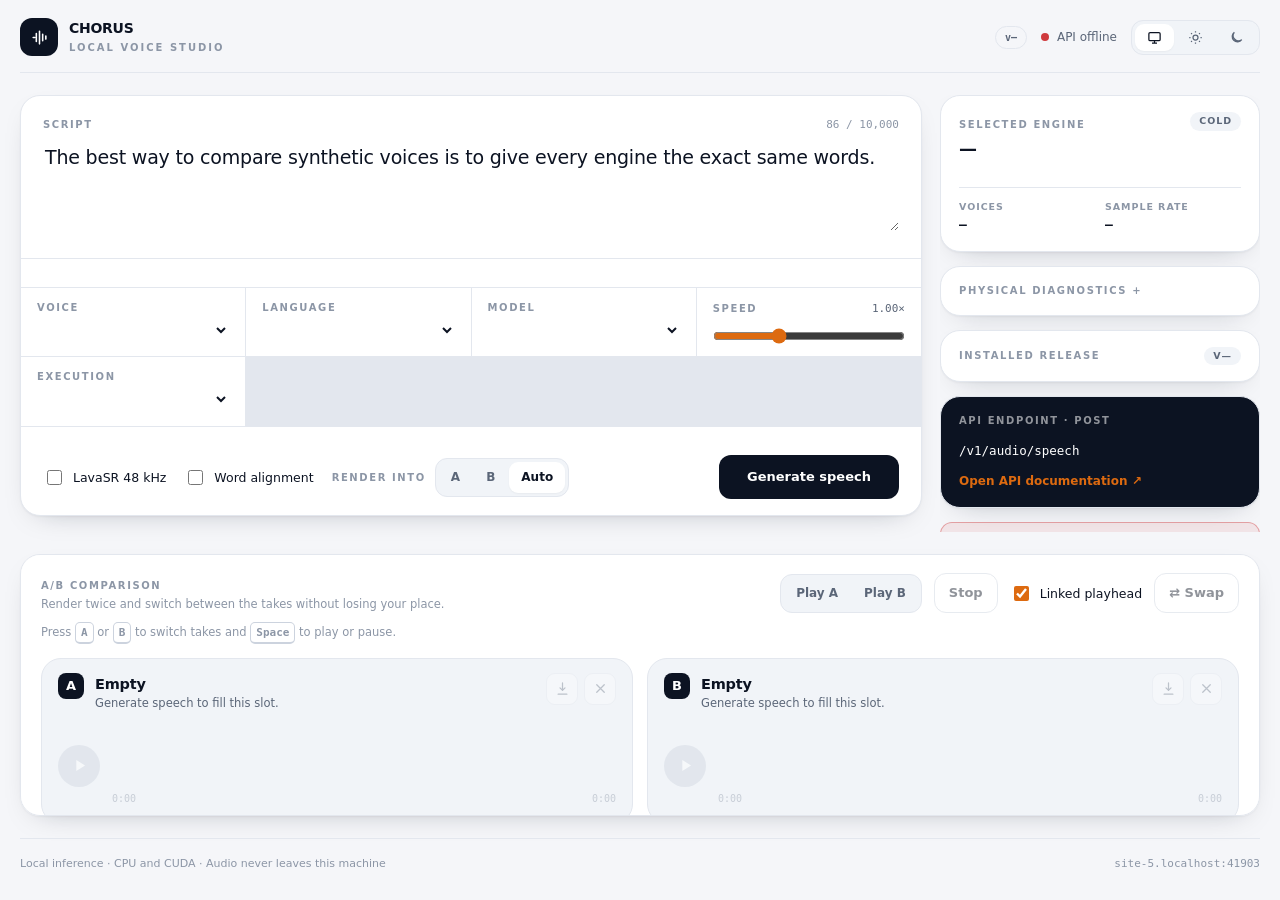
==== commit e55182a9: "Show release status in the console" ====
--- a/static/index.html
+++ b/static/index.html
@@ -28,6 +28,7 @@
         </span>
       </a>
       <div class="masthead__right">
+        <a class="version-pill" id="release-pill" href="#release-panel" title="Open release information">v—</a>
         <p class="status"><span id="health-dot" class="dot"></span><span id="health-label">Connecting</span></p>
         <div class="seg" id="theme-switch" role="group" aria-label="Color theme">
           <button type="button" data-theme-choice="system" title="Match the system theme" aria-label="Match the system theme">
@@ -132,6 +133,16 @@
           </dl>
         </details>
 
+        <details class="card panel release" id="release-panel">
+          <summary>
+            <span class="eyebrow">Installed release</span>
+            <span class="badge" id="release-version">v—</span>
+          </summary>
+          <p class="release__status" id="release-status">Checking GitHub…</p>
+          <div class="release__log" id="release-changelog"></div>
+          <a class="release__source" id="release-source" href="https://github.com/Fractal-Tess/chorus" target="_blank" rel="noreferrer">View source on GitHub ↗</a>
+        </details>
+
         <section class="card panel endpoint">
           <span class="eyebrow">API endpoint · POST</span>
           <code>/v1/audio/speech</code>
--- a/static/app.css
+++ b/static/app.css
@@ -109,6 +109,16 @@
 
 .masthead__right { display: flex; align-items: center; gap: 14px; }
 
+.version-pill {
+  border: 1px solid var(--line);
+  border-radius: 999px;
+  padding: 3px 9px;
+  color: var(--ink-2);
+  font: 700 10px/1.5 var(--mono);
+  text-decoration: none;
+}
+.version-pill:hover { border-color: var(--accent); color: var(--accent); }
+
 .status { display: flex; align-items: center; gap: 8px; font-size: 12px; color: var(--ink-2); }
 .dot { width: 8px; height: 8px; border-radius: 50%; background: var(--line-2); }
 .dot.is-up { background: var(--ok); }
@@ -119,6 +129,16 @@
 
 @media (max-width: 1080px) {
   .columns { grid-template-columns: minmax(0, 1fr); }
+}
+
+/* On a roomy desktop the console fills one viewport: the composer keeps its
+   natural height and the comparison area takes what is left. */
+@media (min-width: 1081px) and (min-height: 760px) {
+  .shell { height: 100svh; min-height: 0; overflow: hidden; }
+  .columns { min-height: 0; }
+  .aside { max-height: 100%; overflow-y: auto; }
+  .compare { flex: 0 1 auto; min-height: 0; overflow-y: auto; }
+  .slots { min-height: 0; }
 }
 
 footer {
@@ -306,6 +326,39 @@
 .field__note.is-bad { color: var(--warn); }
 .field .mono { font-family: var(--mono); font-size: 11px; color: var(--ink-2); }
 
+/* Chrome 135+ renders the option list as real DOM, so the popup can follow the
+   theme instead of dropping to the OS widget. Elsewhere the native list stays. */
+@supports (appearance: base-select) {
+  .field select,
+  .field select::picker(select) { appearance: base-select; }
+  .field select { border: 0; background: none; padding: 1px 0; gap: 8px; }
+  .field select::picker-icon { color: var(--ink-3); transition: rotate 140ms ease; }
+  .field select:open::picker-icon { rotate: 180deg; }
+  .field select::picker(select) {
+    border: 1px solid var(--line-2);
+    border-radius: var(--r);
+    background: var(--surface);
+    box-shadow: var(--shadow);
+    padding: 5px;
+    margin-top: 6px;
+    max-height: 320px;
+    overflow-y: auto;
+  }
+  .field option {
+    display: flex;
+    align-items: center;
+    gap: 8px;
+    padding: 7px 9px;
+    border-radius: 8px;
+    font-size: 13px;
+    font-weight: 500;
+  }
+  .field option:hover:not(:disabled) { background: var(--surface-2); }
+  .field option:checked { color: var(--accent); font-weight: 700; }
+  .field option:disabled { color: var(--ink-3); }
+  .field option::checkmark { content: ''; color: var(--accent); }
+}
+
 .composer__foot {
   display: flex;
   flex-wrap: wrap;
@@ -419,6 +472,21 @@
 details.panel > summary::-webkit-details-marker { display: none; }
 details.panel > summary::after { content: " +"; }
 details.panel[open] > summary::after { content: " −"; }
+.release > summary { display: flex; align-items: center; justify-content: space-between; gap: 10px; }
+.release > summary::after { display: none; }
+.release__status { font-size: 11.5px !important; }
+.release__status--current { color: var(--ok) !important; }
+.release__status--update_available { color: var(--accent) !important; }
+.release__status a, .release__source { color: inherit; font-weight: 700; }
+.release__source { font-size: 11.5px; color: var(--accent); text-decoration: none; }
+.release__source:hover { text-decoration: underline; }
+.release__log { display: grid; gap: 14px; max-height: 320px; overflow-y: auto; padding-right: 5px; }
+.release__log section { display: grid; gap: 6px; }
+.release__log header { display: flex; justify-content: space-between; gap: 8px; align-items: baseline; }
+.release__log h3 { font: 700 12px/1.4 var(--mono); }
+.release__log time { font: 10px/1.4 var(--mono); color: var(--ink-3); }
+.release__log ul { margin: 0; padding-left: 17px; color: var(--ink-2); font-size: 11.5px; }
+.release__log li + li { margin-top: 6px; }
 .diagnostics { display: grid; gap: 10px; margin-top: 12px; }
 .diagnostics dt { font-size: 9.5px; font-weight: 700; letter-spacing: 0.1em; text-transform: uppercase; color: var(--ink-3); }
 .diagnostics dd { font-family: var(--mono); font-size: 11.5px; color: var(--ink-2); overflow-wrap: anywhere; }
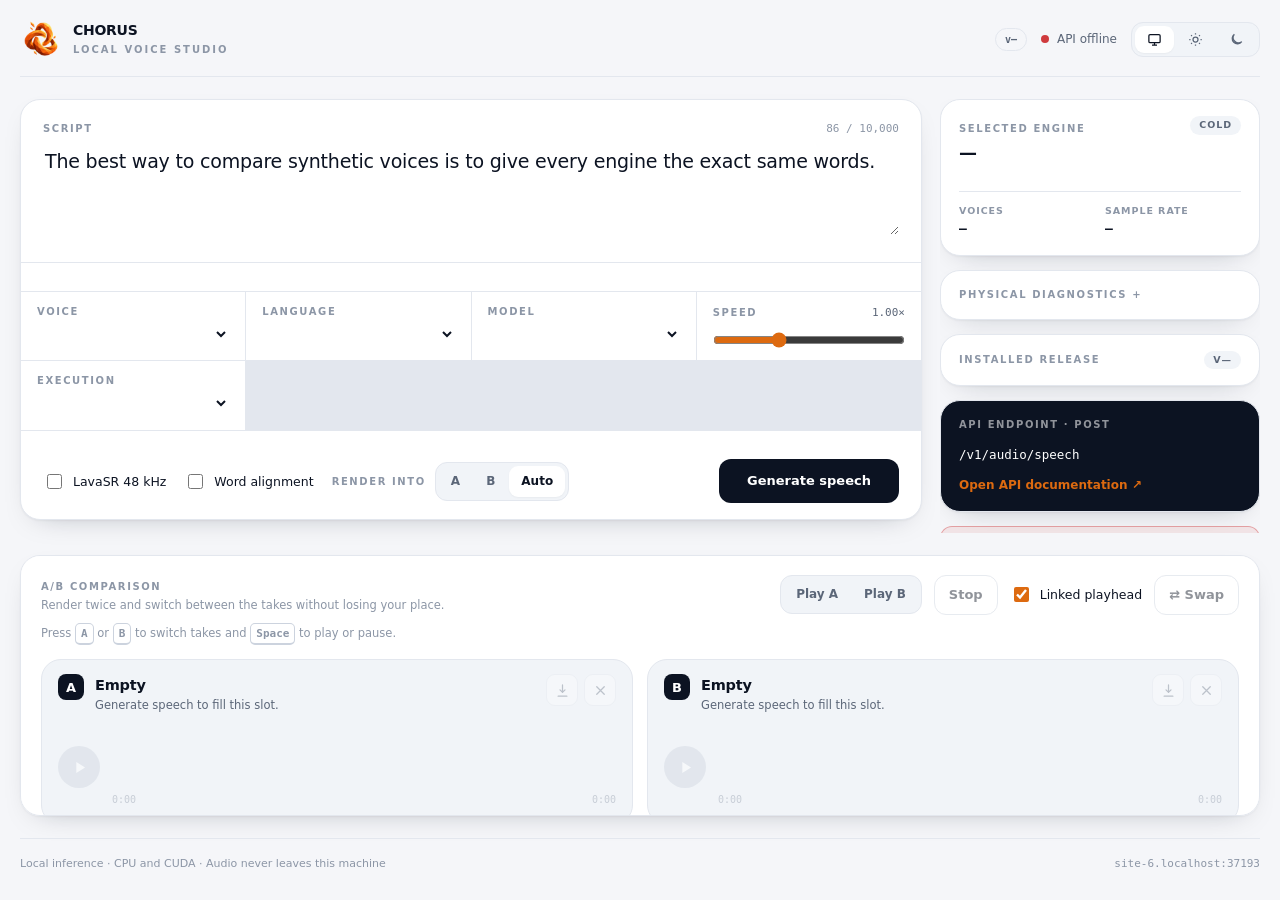
==== commit 105822af: "Refresh the Chorus brand mark" ====
--- a/static/index.html
+++ b/static/index.html
@@ -20,7 +20,7 @@
     <header class="masthead">
       <a class="brand" href="/">
         <span class="brand__mark">
-          <svg viewBox="0 0 24 24" width="19" height="19" fill="none" stroke="currentColor" stroke-width="2" stroke-linecap="round" aria-hidden="true"><path d="M4 12h2m2-5v10m4-13v16m4-12v8m4-6v4"/></svg>
+          <img src="/static/logo.png" width="38" height="38" alt="">
         </span>
         <span>
           <span class="brand__name">CHORUS</span>
--- a/static/app.css
+++ b/static/app.css
@@ -98,16 +98,24 @@
 .brand__mark {
   display: grid;
   place-items: center;
-  width: 38px;
-  height: 38px;
-  border-radius: var(--r);
-  background: var(--invert);
-  color: var(--invert-ink);
+  width: 42px;
+  height: 42px;
+}
+.brand__mark img {
+  display: block;
+  width: 42px;
+  height: 42px;
+  object-fit: contain;
 }
 .brand__name { display: block; font-size: 14px; font-weight: 800; letter-spacing: -0.02em; }
 .brand__tag { display: block; font-size: 10px; font-weight: 600; letter-spacing: 0.2em; text-transform: uppercase; color: var(--ink-3); }
 
 .masthead__right { display: flex; align-items: center; gap: 14px; }
+
+@media (max-width: 600px) {
+  .masthead { flex-wrap: wrap; }
+  .masthead__right { width: 100%; justify-content: space-between; }
+}
 
 .version-pill {
   border: 1px solid var(--line);
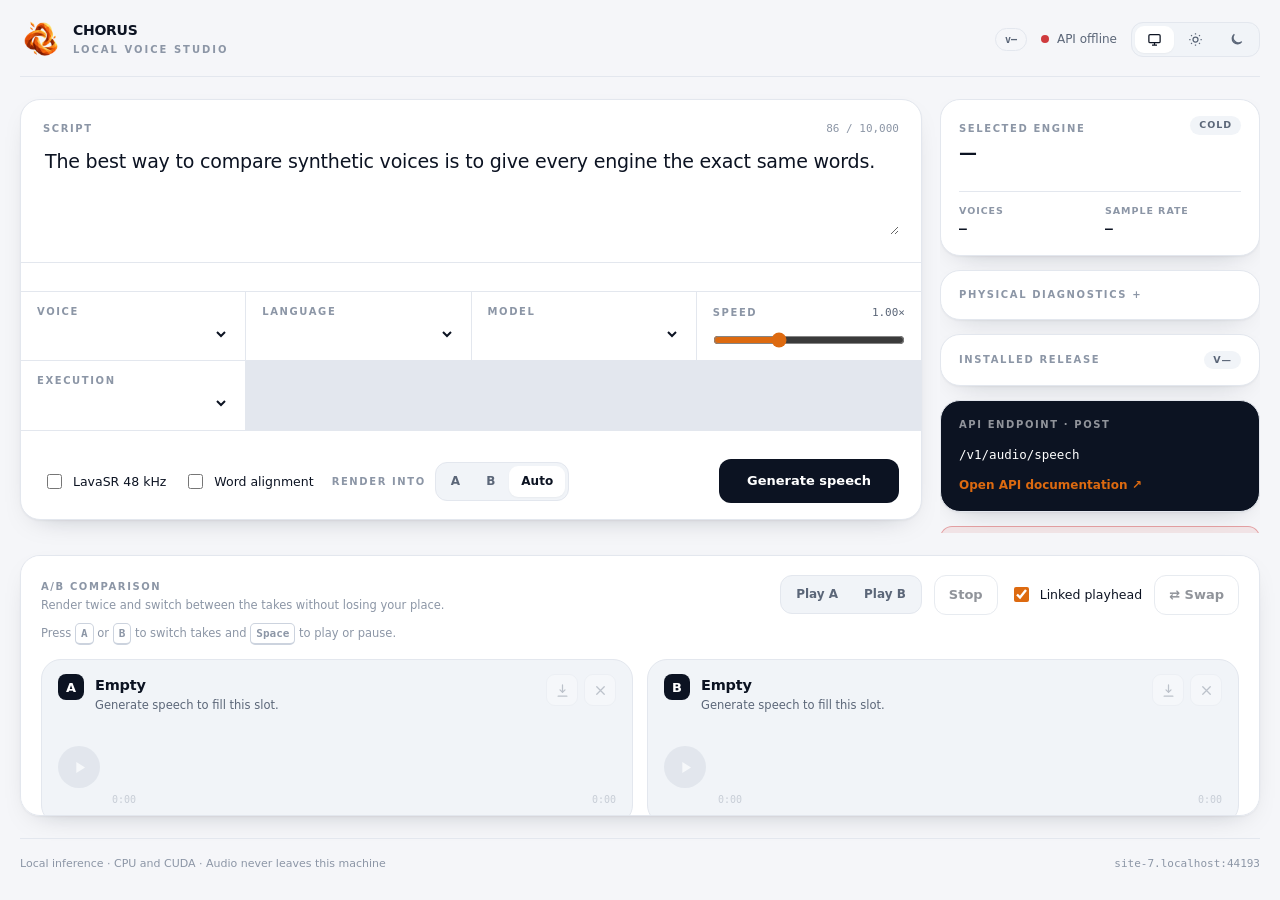
==== commit 722dfa04: "Use the Chorus mark as the favicon" ====
--- a/static/index.html
+++ b/static/index.html
@@ -5,6 +5,8 @@
   <meta name="viewport" content="width=device-width, initial-scale=1">
   <meta name="color-scheme" content="light dark">
   <title>Chorus Studio</title>
+  <link rel="icon" href="/static/favicon.ico" sizes="any">
+  <link rel="icon" href="/static/logo.png" type="image/png">
   <link rel="stylesheet" href="/static/app.css">
   <script>
     (() => {
